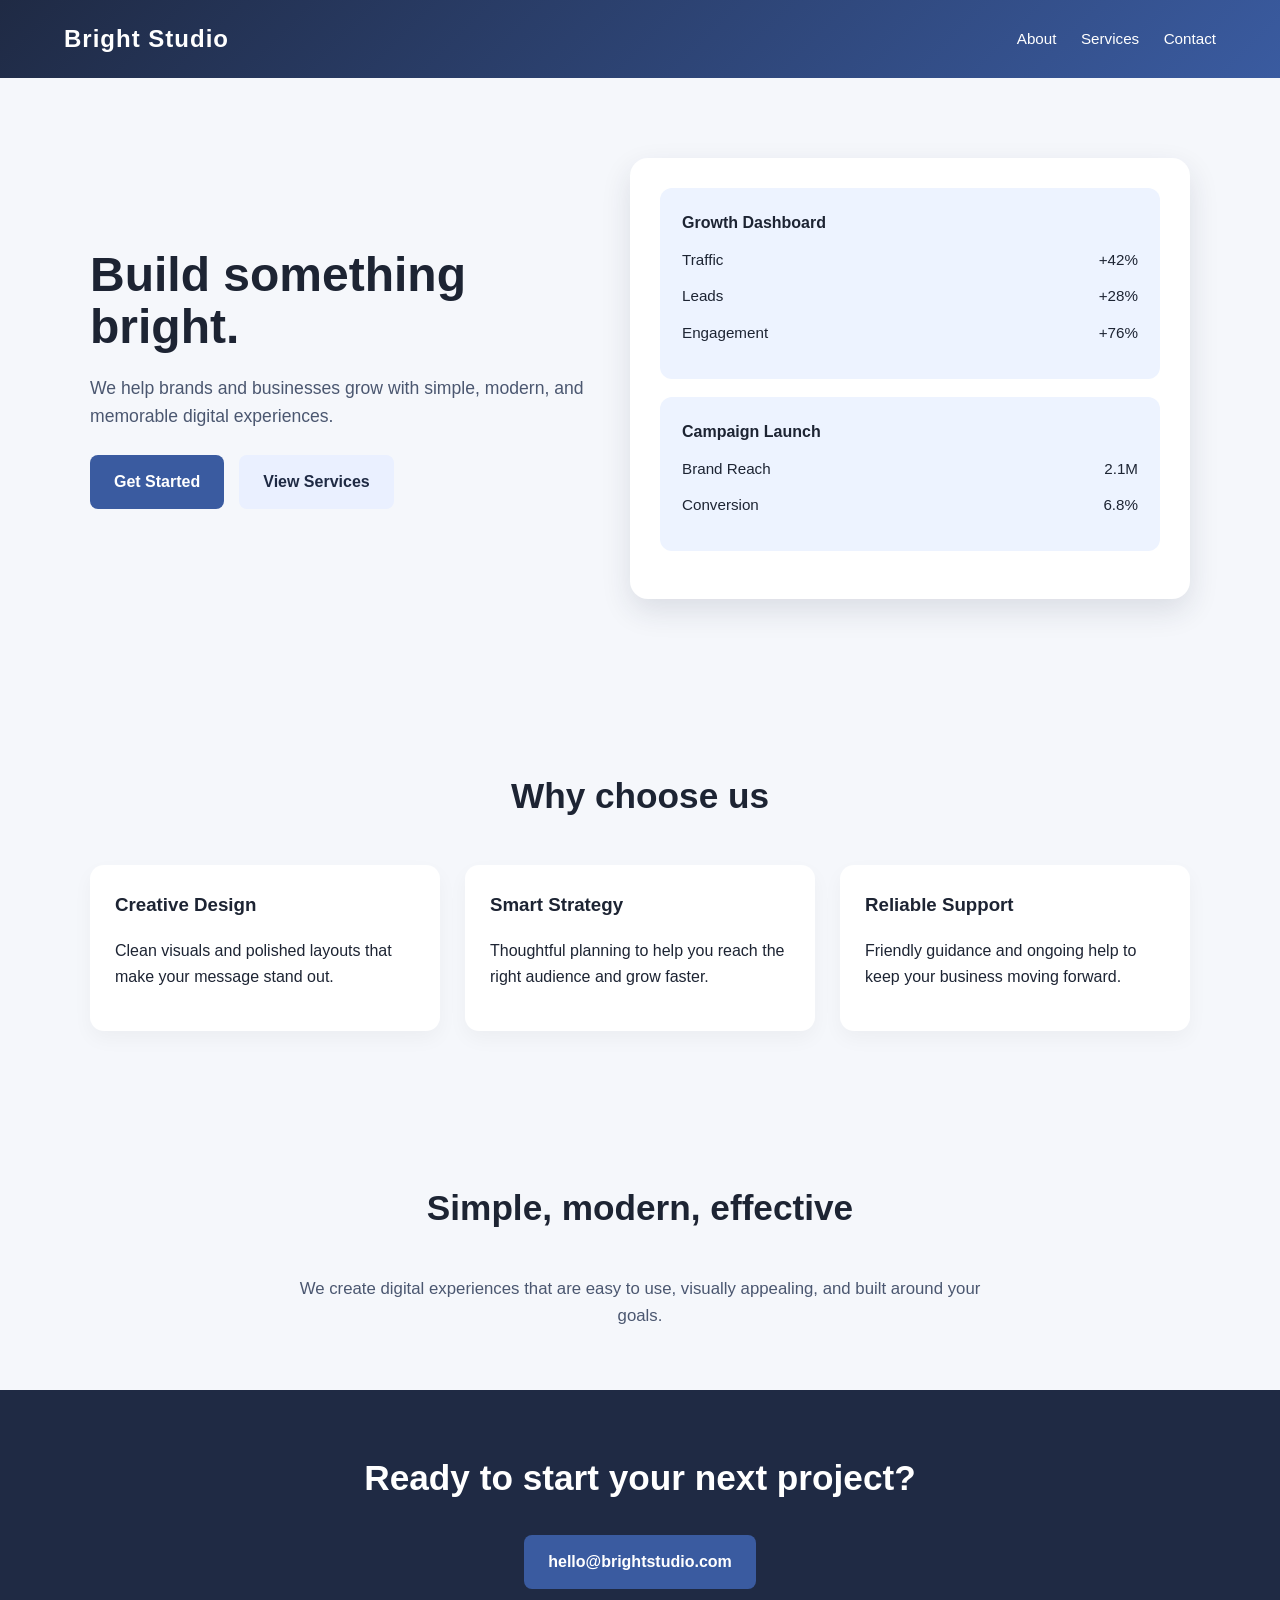
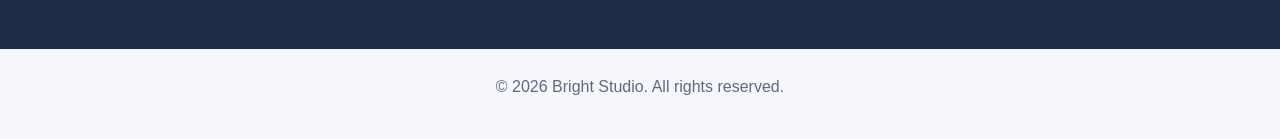
==== index.html @ e66c1b0f "html" ====
<!DOCTYPE html>
<html lang="en">
<head>
    <meta charset="UTF-8">
    <meta name="viewport" content="width=device-width, initial-scale=1.0">
    <title>Bright Studio</title>
    <style>
        body {
            margin: 0;
            font-family: Arial, sans-serif;
            background: #f5f7fb;
            color: #1d2433;
            line-height: 1.6;
        }

        header {
            background: linear-gradient(135deg, #1f2a44, #3a5ba0);
            color: white;
            padding: 20px 0;
        }

        nav {
            width: 90%;
            margin: 0 auto;
            display: flex;
            justify-content: space-between;
            align-items: center;
        }

        .logo {
            font-size: 1.5rem;
            font-weight: bold;
            letter-spacing: 1px;
        }

        .nav-links a {
            color: white;
            text-decoration: none;
            margin-left: 20px;
            font-size: 0.95rem;
        }

        .container {
            width: 90%;
            max-width: 1100px;
            margin: 0 auto;
        }

        .hero {
            display: flex;
            align-items: center;
            justify-content: space-between;
            gap: 40px;
            padding: 80px 0;
        }

        .hero-text {
            flex: 1;
        }

        .hero-text h1 {
            font-size: 3rem;
            margin: 0 0 20px;
            line-height: 1.1;
        }

        .hero-text p {
            font-size: 1.1rem;
            margin-bottom: 25px;
            color: #4b5770;
        }

        .btn-group {
            display: flex;
            gap: 15px;
            flex-wrap: wrap;
        }

        .btn {
            display: inline-block;
            padding: 14px 24px;
            border-radius: 8px;
            text-decoration: none;
            font-weight: bold;
        }

        .btn-primary {
            background: #3a5ba0;
            color: white;
        }

        .btn-secondary {
            background: #eaf0ff;
            color: #1f2a44;
        }

        .hero-card {
            flex: 1;
            background: white;
            padding: 30px;
            border-radius: 18px;
            box-shadow: 0 12px 30px rgba(31, 42, 68, 0.12);
        }

        .card-box {
            background: #edf3ff;
            border-radius: 12px;
            padding: 22px;
            margin-bottom: 18px;
        }

        .stat {
            display: flex;
            justify-content: space-between;
            margin: 12px 0;
            font-size: 0.95rem;
        }

        .section {
            padding: 60px 0;
        }

        .section h2 {
            text-align: center;
            font-size: 2.2rem;
            margin-bottom: 40px;
        }

        .features {
            display: grid;
            grid-template-columns: repeat(3, 1fr);
            gap: 25px;
        }

        .feature {
            background: white;
            border-radius: 14px;
            padding: 25px;
            box-shadow: 0 8px 20px rgba(0, 0, 0, 0.04);
        }

        .feature h3 {
            margin-top: 0;
        }

        .cta {
            background: #1f2a44;
            color: white;
            text-align: center;
            padding: 60px 20px;
        }

        .cta h2 {
            margin-top: 0;
            font-size: 2.2rem;
        }

        footer {
            text-align: center;
            padding: 25px 0 40px;
            color: #5d6983;
        }

        @media (max-width: 768px) {
            .hero, .features {
                grid-template-columns: 1fr;
                display: block;
            }

            .hero {
                padding-top: 50px;
            }

            .hero-text h1 {
                font-size: 2.3rem;
            }

            nav {
                flex-direction: column;
                gap: 12px;
            }

            .nav-links {
                display: flex;
                flex-wrap: wrap;
                justify-content: center;
            }

            .nav-links a {
                margin: 0 10px;
            }
        }
    </style>
</head>
<body>
    <header>
        <nav>
            <div class="logo">Bright Studio</div>
            <div class="nav-links">
                <a href="#about">About</a>
                <a href="#services">Services</a>
                <a href="#contact">Contact</a>
            </div>
        </nav>
    </header>

    <main>
        <section class="container hero">
            <div class="hero-text">
                <h1>Build something bright.</h1>
                <p>
                    We help brands and businesses grow with simple, modern, and memorable digital experiences.
                </p>
                <div class="btn-group">
                    <a class="btn btn-primary" href="#contact">Get Started</a>
                    <a class="btn btn-secondary" href="#services">View Services</a>
                </div>
            </div>

            <div class="hero-card">
                <div class="card-box">
                    <strong>Growth Dashboard</strong>
                    <div class="stat"><span>Traffic</span><span>+42%</span></div>
                    <div class="stat"><span>Leads</span><span>+28%</span></div>
                    <div class="stat"><span>Engagement</span><span>+76%</span></div>
                </div>
                <div class="card-box">
                    <strong>Campaign Launch</strong>
                    <div class="stat"><span>Brand Reach</span><span>2.1M</span></div>
                    <div class="stat"><span>Conversion</span><span>6.8%</span></div>
                </div>
            </div>
        </section>

        <section id="services" class="container section">
            <h2>Why choose us</h2>
            <div class="features">
                <div class="feature">
                    <h3>Creative Design</h3>
                    <p>Clean visuals and polished layouts that make your message stand out.</p>
                </div>
                <div class="feature">
                    <h3>Smart Strategy</h3>
                    <p>Thoughtful planning to help you reach the right audience and grow faster.</p>
                </div>
                <div class="feature">
                    <h3>Reliable Support</h3>
                    <p>Friendly guidance and ongoing help to keep your business moving forward.</p>
                </div>
            </div>
        </section>

        <section id="about" class="container section">
            <h2>Simple, modern, effective</h2>
            <p style="text-align: center; max-width: 700px; margin: 0 auto; font-size: 1.05rem; color: #4b5770;">
                We create digital experiences that are easy to use, visually appealing, and built around your goals.
            </p>
        </section>
    </main>

    <section id="contact" class="cta">
        <h2>Ready to start your next project?</h2>
        <a class="btn btn-primary" href="mailto:hello@brightstudio.com">hello@brightstudio.com</a>
    </section>

    <footer>
        © 2026 Bright Studio. All rights reserved.
    </footer>
</body>
</html>
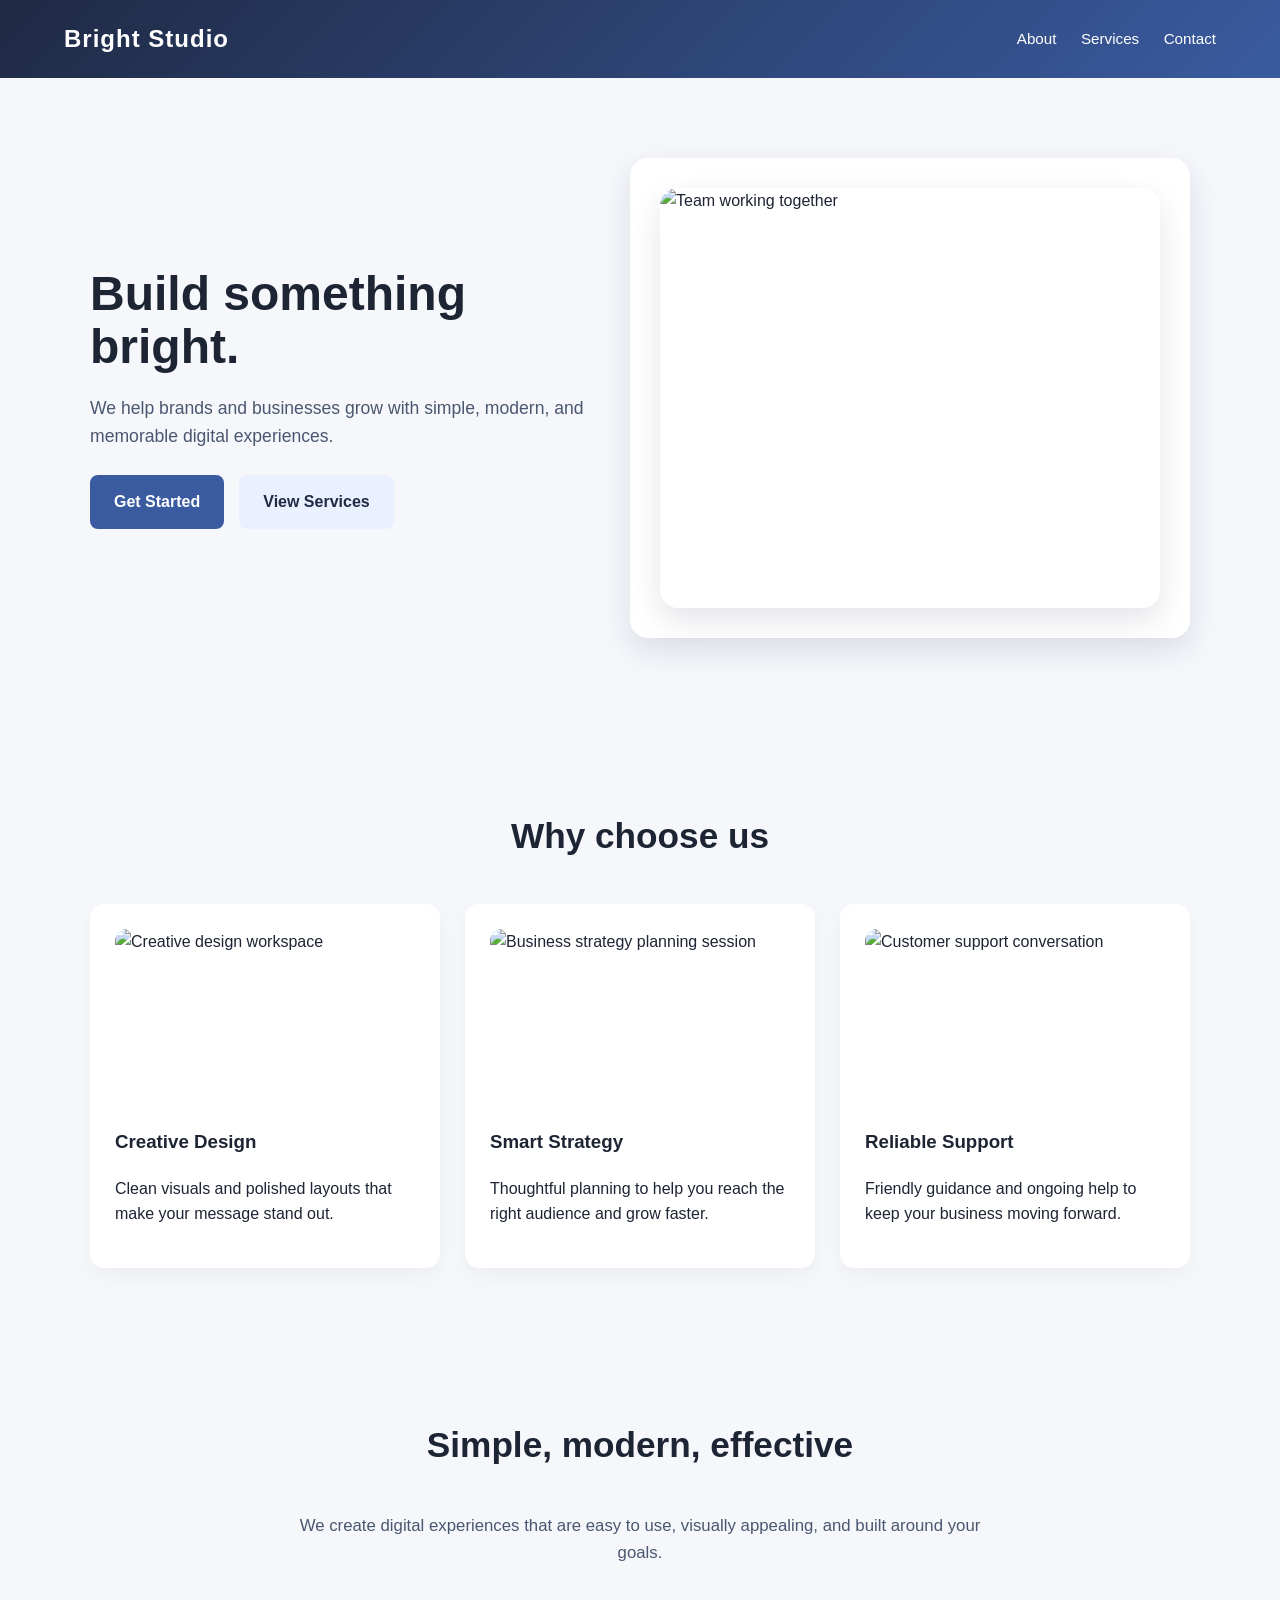
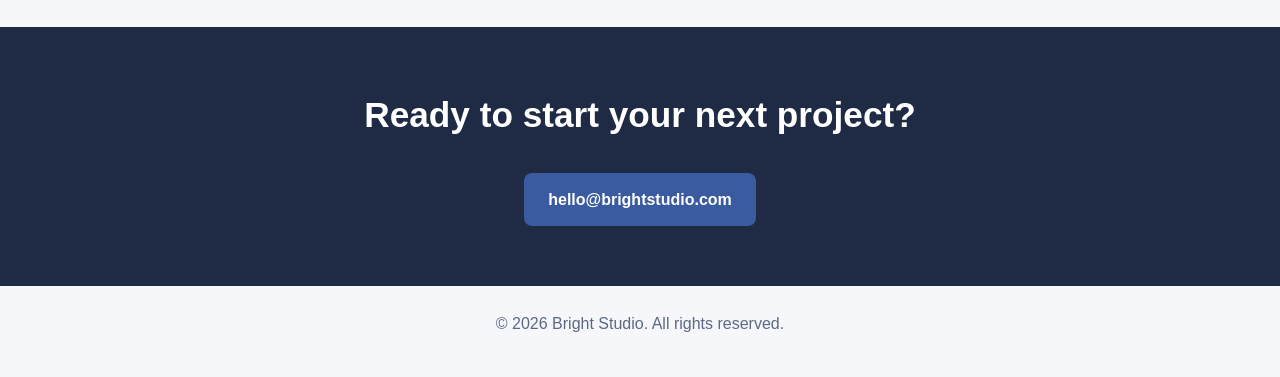
==== commit 5b8cb6cd: "images" ====
--- a/index.html
+++ b/index.html
@@ -143,6 +143,24 @@
             margin-top: 0;
         }
 
+        .feature-image {
+            width: 100%;
+            height: 180px;
+            object-fit: cover;
+            border-radius: 12px;
+            margin-bottom: 18px;
+            display: block;
+        }
+
+        .hero-image {
+            width: 100%;
+            height: 420px;
+            object-fit: cover;
+            border-radius: 18px;
+            box-shadow: 0 12px 30px rgba(31, 42, 68, 0.12);
+            display: block;
+        }
+
         .cta {
             background: #1f2a44;
             color: white;
@@ -218,17 +236,7 @@
             </div>
 
             <div class="hero-card">
-                <div class="card-box">
-                    <strong>Growth Dashboard</strong>
-                    <div class="stat"><span>Traffic</span><span>+42%</span></div>
-                    <div class="stat"><span>Leads</span><span>+28%</span></div>
-                    <div class="stat"><span>Engagement</span><span>+76%</span></div>
-                </div>
-                <div class="card-box">
-                    <strong>Campaign Launch</strong>
-                    <div class="stat"><span>Brand Reach</span><span>2.1M</span></div>
-                    <div class="stat"><span>Conversion</span><span>6.8%</span></div>
-                </div>
+                <img class="hero-image" src="https://images.unsplash.com/photo-1522202176988-66273c2fd55f?auto=format&fit=crop&w=900&q=80" alt="Team working together">
             </div>
         </section>
 
@@ -236,14 +244,17 @@
             <h2>Why choose us</h2>
             <div class="features">
                 <div class="feature">
+                    <img class="feature-image" src="https://images.unsplash.com/photo-1516321318423-f06f85e504b3?auto=format&fit=crop&w=800&q=80" alt="Creative design workspace">
                     <h3>Creative Design</h3>
                     <p>Clean visuals and polished layouts that make your message stand out.</p>
                 </div>
                 <div class="feature">
+                    <img class="feature-image" src="https://images.unsplash.com/photo-1552664730-d307ca884978?auto=format&fit=crop&w=800&q=80" alt="Business strategy planning session">
                     <h3>Smart Strategy</h3>
                     <p>Thoughtful planning to help you reach the right audience and grow faster.</p>
                 </div>
                 <div class="feature">
+                    <img class="feature-image" src="https://images.unsplash.com/photo-1522204523234-8729aa6e3d5f?auto=format&fit=crop&w=800&q=80" alt="Customer support conversation">
                     <h3>Reliable Support</h3>
                     <p>Friendly guidance and ongoing help to keep your business moving forward.</p>
                 </div>
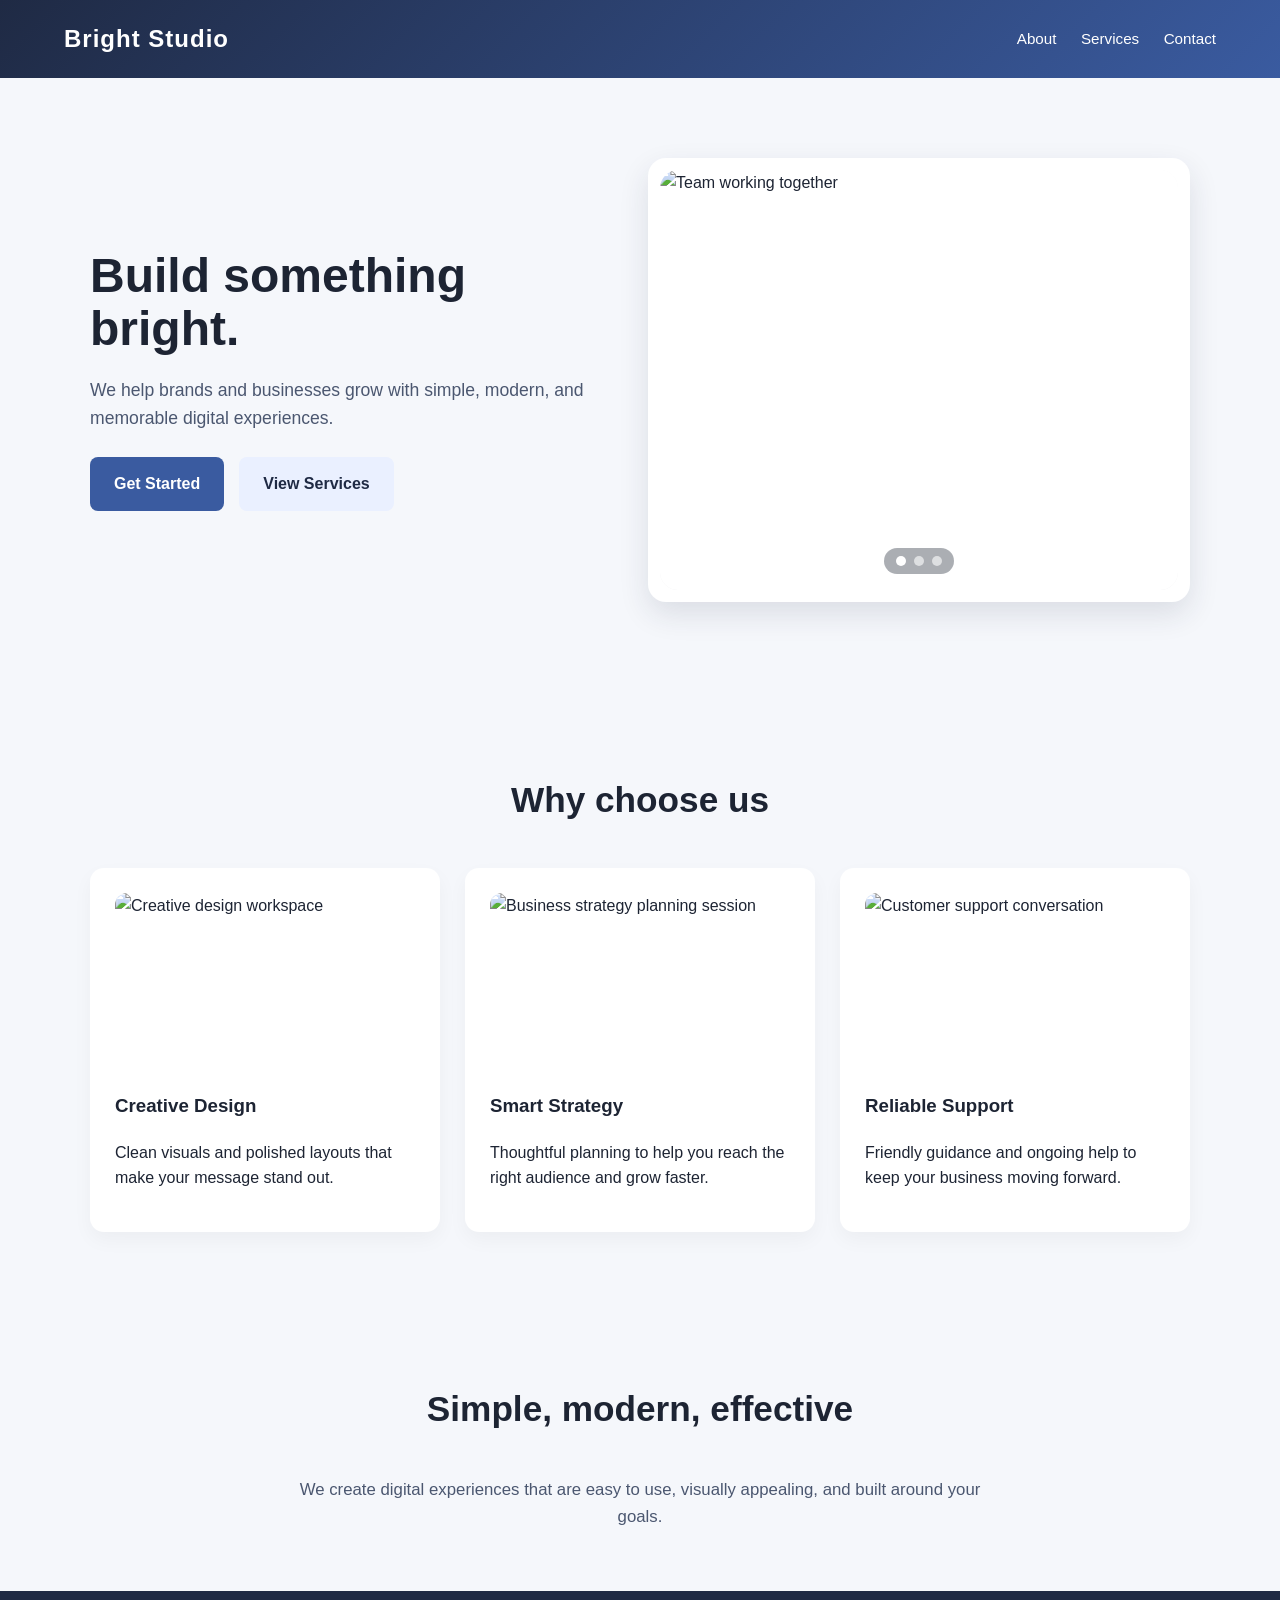
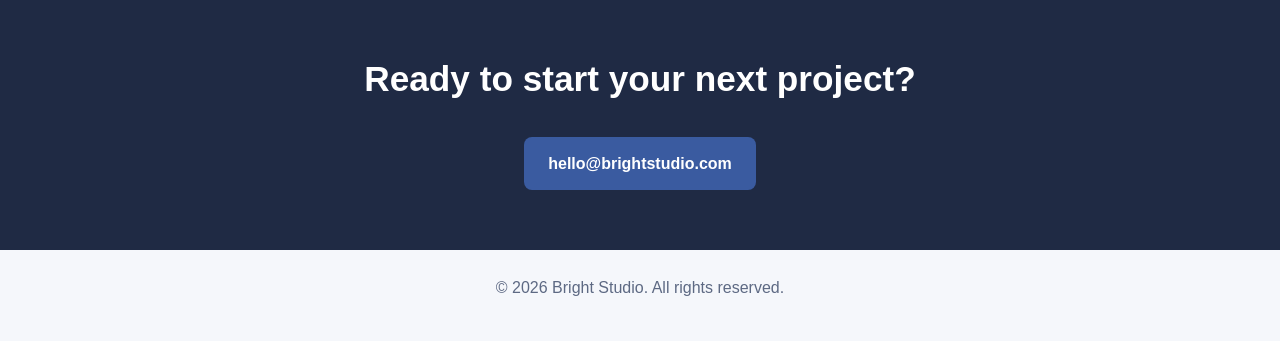
==== commit 69304776: "carousel" ====
--- a/index.html
+++ b/index.html
@@ -96,24 +96,63 @@
 
         .hero-card {
             flex: 1;
+            position: relative;
             background: white;
-            padding: 30px;
+            padding: 12px;
             border-radius: 18px;
             box-shadow: 0 12px 30px rgba(31, 42, 68, 0.12);
         }
 
-        .card-box {
-            background: #edf3ff;
-            border-radius: 12px;
-            padding: 22px;
-            margin-bottom: 18px;
-        }
-
-        .stat {
+        .hero-carousel {
+            position: relative;
+            width: 100%;
+            height: 420px;
+            overflow: hidden;
+            border-radius: 18px;
+        }
+
+        .carousel-slide {
+            position: absolute;
+            inset: 0;
+            opacity: 0;
+            transition: opacity 0.6s ease;
+        }
+
+        .carousel-slide.active {
+            opacity: 1;
+        }
+
+        .hero-image {
+            width: 100%;
+            height: 100%;
+            object-fit: cover;
+            border-radius: 18px;
+            display: block;
+        }
+
+        .carousel-dots {
+            position: absolute;
+            bottom: 16px;
+            left: 50%;
+            transform: translateX(-50%);
             display: flex;
-            justify-content: space-between;
-            margin: 12px 0;
-            font-size: 0.95rem;
+            gap: 8px;
+            background: rgba(17, 24, 39, 0.35);
+            padding: 8px 12px;
+            border-radius: 999px;
+        }
+
+        .dot {
+            width: 10px;
+            height: 10px;
+            border-radius: 50%;
+            background: rgba(255, 255, 255, 0.6);
+            cursor: pointer;
+            transition: background 0.3s ease;
+        }
+
+        .dot.active {
+            background: white;
         }
 
         .section {
@@ -236,7 +275,23 @@
             </div>
 
             <div class="hero-card">
-                <img class="hero-image" src="https://images.unsplash.com/photo-1522202176988-66273c2fd55f?auto=format&fit=crop&w=900&q=80" alt="Team working together">
+                <div class="hero-carousel" aria-label="Featured project carousel">
+                    <div class="carousel-slide active">
+                        <img class="hero-image" src="https://images.unsplash.com/photo-1522202176988-66273c2fd55f?auto=format&fit=crop&w=900&q=80" alt="Team working together">
+                    </div>
+                    <div class="carousel-slide">
+                        <img class="hero-image" src="https://images.unsplash.com/photo-1552664730-d307ca884978?auto=format&fit=crop&w=900&q=80" alt="Business planning meeting">
+                    </div>
+                    <div class="carousel-slide">
+                        <img class="hero-image" src="https://images.unsplash.com/photo-1516321318423-f06f85e504b3?auto=format&fit=crop&w=900&q=80" alt="Creative workspace and planning">
+                    </div>
+
+                    <div class="carousel-dots" aria-label="Carousel controls">
+                        <span class="dot active" data-slide="0" aria-label="Show slide 1"></span>
+                        <span class="dot" data-slide="1" aria-label="Show slide 2"></span>
+                        <span class="dot" data-slide="2" aria-label="Show slide 3"></span>
+                    </div>
+                </div>
             </div>
         </section>
 
@@ -277,5 +332,33 @@
     <footer>
         © 2026 Bright Studio. All rights reserved.
     </footer>
+
+    <script>
+        const slides = document.querySelectorAll('.carousel-slide');
+        const dots = document.querySelectorAll('.dot');
+        let currentSlide = 0;
+
+        function showSlide(index) {
+            slides.forEach((slide, i) => {
+                slide.classList.toggle('active', i === index);
+            });
+
+            dots.forEach((dot, i) => {
+                dot.classList.toggle('active', i === index);
+            });
+        }
+
+        dots.forEach((dot) => {
+            dot.addEventListener('click', () => {
+                currentSlide = Number(dot.dataset.slide);
+                showSlide(currentSlide);
+            });
+        });
+
+        setInterval(() => {
+            currentSlide = (currentSlide + 1) % slides.length;
+            showSlide(currentSlide);
+        }, 3000);
+    </script>
 </body>
 </html>
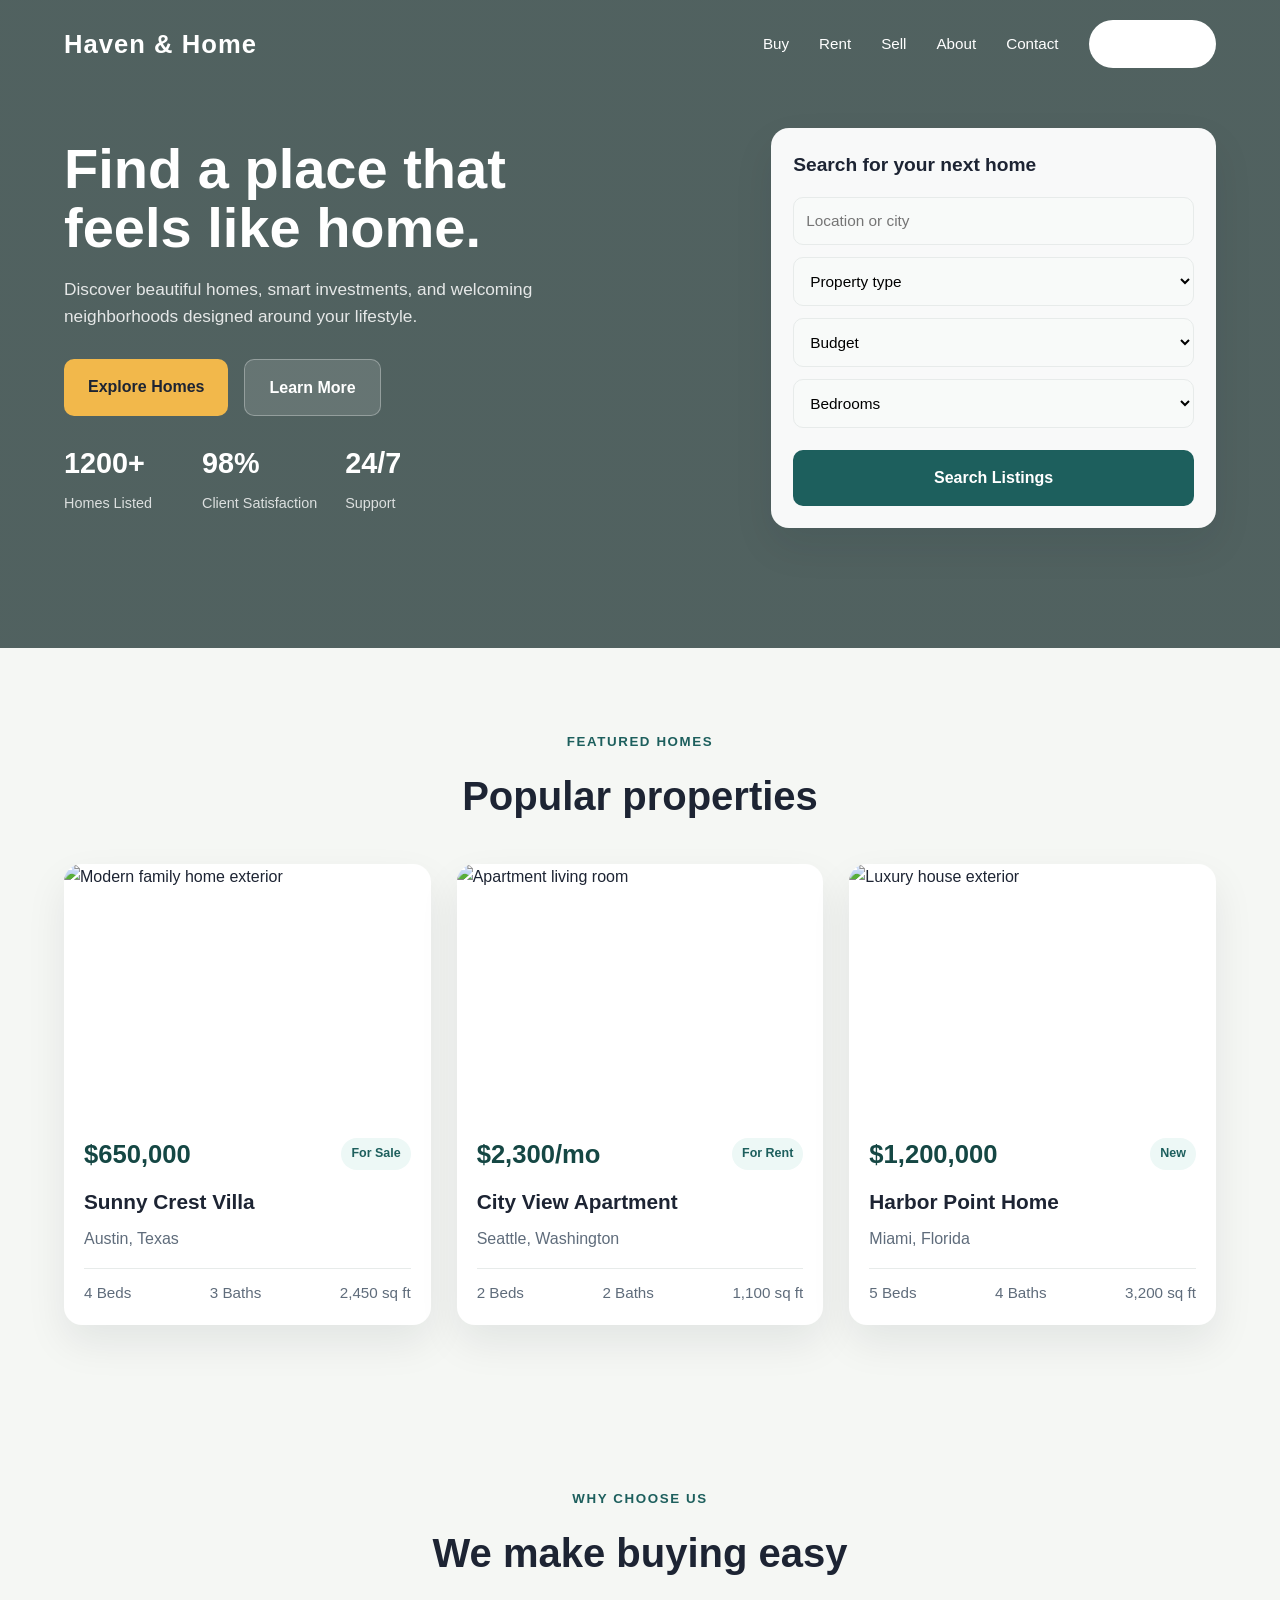
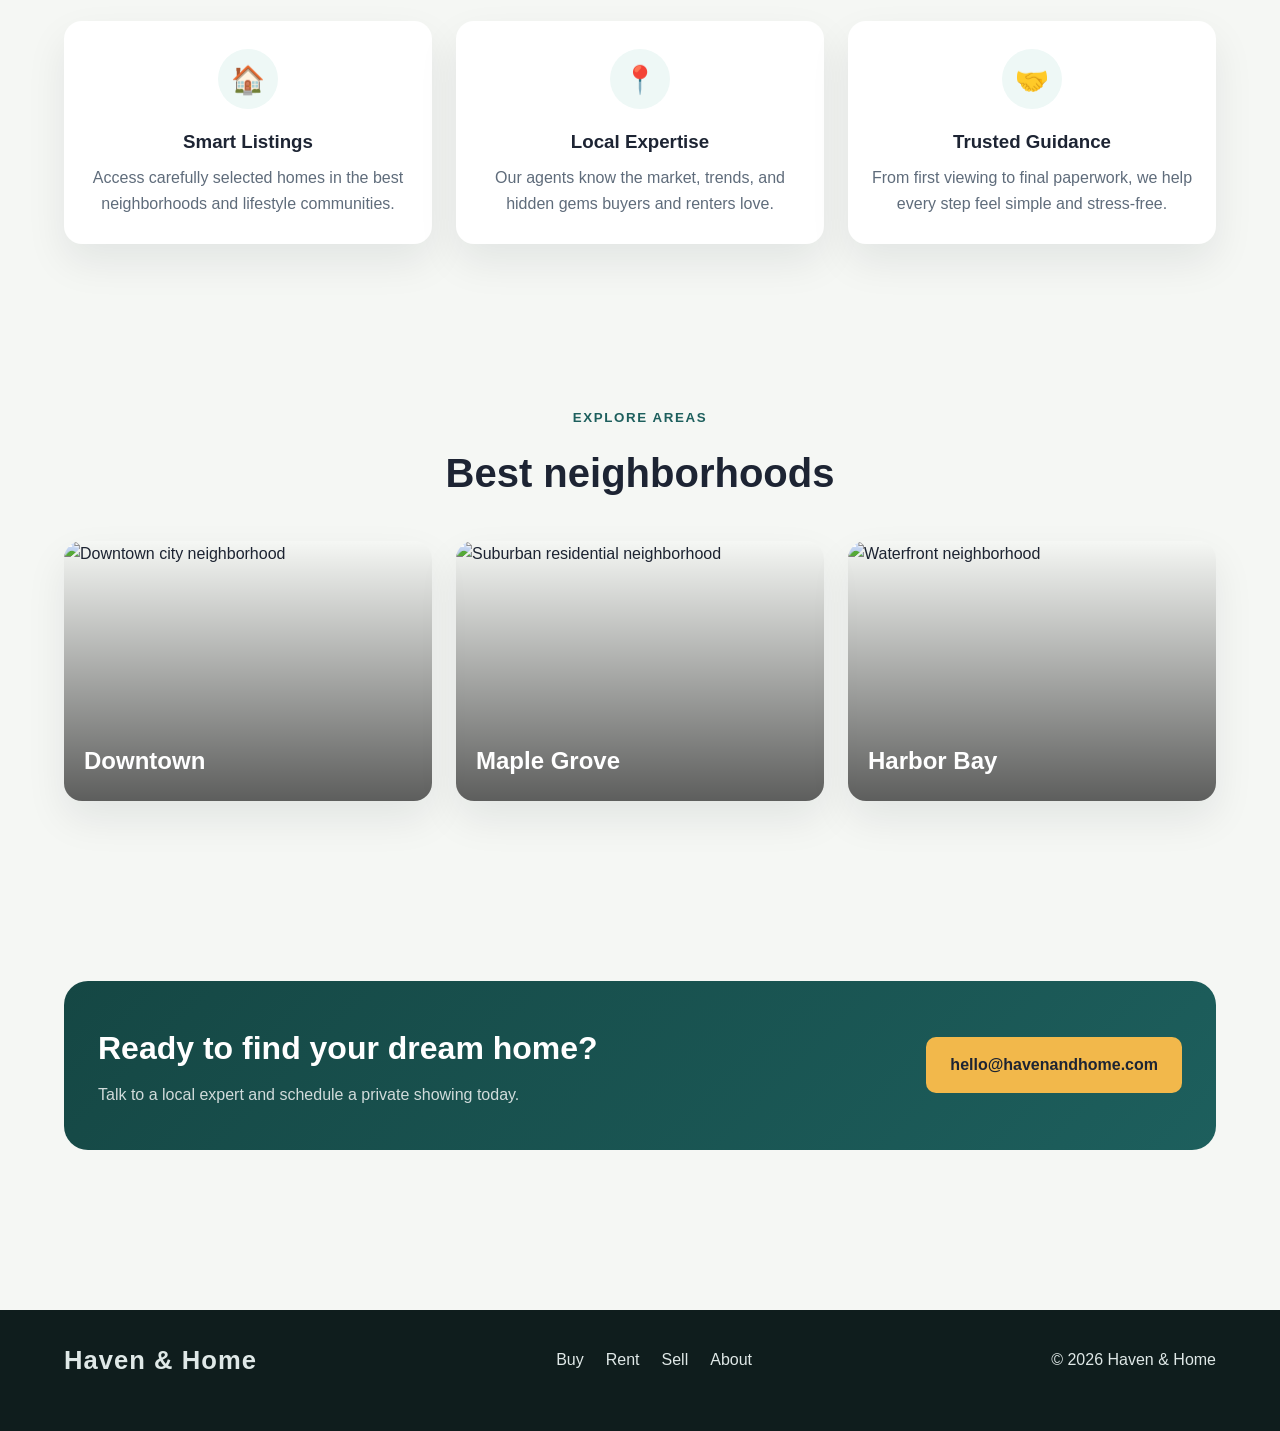
==== commit 5172aae9: "hosuing" ====
--- a/index.html
+++ b/index.html
@@ -3,248 +3,426 @@
 <head>
     <meta charset="UTF-8">
     <meta name="viewport" content="width=device-width, initial-scale=1.0">
-    <title>Bright Studio</title>
+    <title>Haven & Home | Real Estate</title>
     <style>
+        :root {
+            --primary: #1d5f5d;
+            --primary-dark: #154744;
+            --accent: #f2b84b;
+            --text: #1d2433;
+            --muted: #5f6c7b;
+            --bg: #f5f7f4;
+            --card: #ffffff;
+            --line: #e7ebea;
+            --shadow: 0 18px 40px rgba(17, 31, 32, 0.08);
+        }
+
+        * { box-sizing: border-box; }
+
         body {
             margin: 0;
             font-family: Arial, sans-serif;
-            background: #f5f7fb;
-            color: #1d2433;
+            background: var(--bg);
+            color: var(--text);
             line-height: 1.6;
         }
 
+        a { text-decoration: none; }
+
+        .container {
+            width: 90%;
+            max-width: 1180px;
+            margin: 0 auto;
+        }
+
         header {
-            background: linear-gradient(135deg, #1f2a44, #3a5ba0);
+            background: linear-gradient(rgba(11, 34, 33, 0.7), rgba(11, 34, 33, 0.7)),
+                url('https://images.unsplash.com/photo-1494526585095-c41746248156?auto=format&fit=crop&w=1600&q=80') center/cover no-repeat;
             color: white;
-            padding: 20px 0;
+            padding: 20px 0 120px;
         }
 
         nav {
-            width: 90%;
-            margin: 0 auto;
             display: flex;
             justify-content: space-between;
             align-items: center;
+            width: 90%;
+            max-width: 1180px;
+            margin: 0 auto;
         }
 
         .logo {
-            font-size: 1.5rem;
+            font-size: 1.6rem;
             font-weight: bold;
-            letter-spacing: 1px;
+            letter-spacing: 0.04em;
+        }
+
+        .nav-links {
+            display: flex;
+            gap: 30px;
+            align-items: center;
         }
 
         .nav-links a {
             color: white;
-            text-decoration: none;
-            margin-left: 20px;
             font-size: 0.95rem;
         }
 
-        .container {
+        .nav-btn {
+            background: white;
+            color: var(--primary-dark);
+            padding: 12px 20px;
+            border-radius: 999px;
+            font-weight: bold;
+        }
+
+        .hero {
             width: 90%;
-            max-width: 1100px;
-            margin: 0 auto;
-        }
-
-        .hero {
-            display: flex;
+            max-width: 1180px;
+            margin: 60px auto 0;
+            display: grid;
+            grid-template-columns: 1.2fr 0.8fr;
+            gap: 40px;
             align-items: center;
-            justify-content: space-between;
-            gap: 40px;
-            padding: 80px 0;
-        }
-
-        .hero-text {
-            flex: 1;
-        }
-
-        .hero-text h1 {
-            font-size: 3rem;
-            margin: 0 0 20px;
-            line-height: 1.1;
-        }
-
-        .hero-text p {
-            font-size: 1.1rem;
-            margin-bottom: 25px;
-            color: #4b5770;
-        }
-
-        .btn-group {
-            display: flex;
-            gap: 15px;
+        }
+
+        .hero-copy h1 {
+            font-size: 3.5rem;
+            line-height: 1.05;
+            margin: 0 0 18px;
+            max-width: 540px;
+        }
+
+        .hero-copy p {
+            font-size: 1.08rem;
+            color: rgba(255,255,255,0.85);
+            margin-bottom: 28px;
+            max-width: 560px;
+        }
+
+        .hero-actions {
+            display: flex;
+            gap: 16px;
             flex-wrap: wrap;
+            margin-bottom: 24px;
         }
 
         .btn {
             display: inline-block;
-            padding: 14px 24px;
-            border-radius: 8px;
-            text-decoration: none;
+            padding: 15px 24px;
+            border-radius: 10px;
             font-weight: bold;
+            transition: 0.2s ease;
         }
 
         .btn-primary {
-            background: #3a5ba0;
+            background: var(--accent);
+            color: #1d2433;
+        }
+
+        .btn-secondary {
+            background: rgba(255,255,255,0.12);
+            border: 1px solid rgba(255,255,255,0.3);
             color: white;
         }
 
-        .btn-secondary {
-            background: #eaf0ff;
-            color: #1f2a44;
-        }
-
-        .hero-card {
-            flex: 1;
+        .hero-stats {
+            display: flex;
+            gap: 28px;
+            flex-wrap: wrap;
+        }
+
+        .stat-box {
+            min-width: 110px;
+        }
+
+        .stat-box strong {
+            display: block;
+            font-size: 1.8rem;
+            margin-bottom: 4px;
+        }
+
+        .stat-box span {
+            color: rgba(255,255,255,0.8);
+            font-size: 0.9rem;
+        }
+
+        .search-card {
+            background: rgba(255,255,255,0.96);
+            border-radius: 18px;
+            box-shadow: var(--shadow);
+            padding: 22px;
+            color: var(--text);
+        }
+
+        .search-card h3 {
+            margin: 0 0 16px;
+            font-size: 1.2rem;
+        }
+
+        .search-grid {
+            display: grid;
+            gap: 12px;
+        }
+
+        .search-grid input,
+        .search-grid select {
+            width: 100%;
+            padding: 14px 12px;
+            border: 1px solid var(--line);
+            border-radius: 10px;
+            background: #f8faf9;
+            font-size: 0.96rem;
+        }
+
+        .search-card .btn {
+            margin-top: 10px;
+            width: 100%;
+            text-align: center;
+            background: var(--primary);
+            color: white;
+            border: none;
+        }
+
+        .section {
+            padding: 80px 0;
+        }
+
+        .section-header {
+            text-align: center;
+            margin-bottom: 36px;
+        }
+
+        .section-header small {
+            display: inline-block;
+            text-transform: uppercase;
+            letter-spacing: 0.12em;
+            color: var(--primary);
+            font-weight: bold;
+            margin-bottom: 12px;
+        }
+
+        .section-header h2 {
+            margin: 0;
+            font-size: 2.5rem;
+        }
+
+        .property-grid {
+            display: grid;
+            grid-template-columns: repeat(3, 1fr);
+            gap: 26px;
+        }
+
+        .property-card {
+            background: var(--card);
+            border-radius: 18px;
+            overflow: hidden;
+            box-shadow: var(--shadow);
+        }
+
+        .property-card img {
+            width: 100%;
+            height: 250px;
+            object-fit: cover;
+            display: block;
+        }
+
+        .property-body {
+            padding: 20px;
+        }
+
+        .property-top {
+            display: flex;
+            justify-content: space-between;
+            align-items: center;
+            gap: 10px;
+        }
+
+        .price {
+            font-size: 1.6rem;
+            font-weight: bold;
+            color: var(--primary-dark);
+        }
+
+        .tag {
+            background: #edf8f6;
+            color: var(--primary);
+            padding: 6px 10px;
+            border-radius: 999px;
+            font-size: 0.78rem;
+            font-weight: bold;
+        }
+
+        .property-name {
+            margin: 10px 0 8px;
+            font-size: 1.3rem;
+        }
+
+        .location {
+            color: var(--muted);
+            margin-bottom: 16px;
+        }
+
+        .property-meta {
+            display: flex;
+            justify-content: space-between;
+            border-top: 1px solid var(--line);
+            padding-top: 12px;
+            color: var(--muted);
+            font-size: 0.95rem;
+        }
+
+        .features-grid {
+            display: grid;
+            grid-template-columns: repeat(3, 1fr);
+            gap: 24px;
+        }
+
+        .feature-box {
+            background: white;
+            padding: 28px 22px;
+            border-radius: 18px;
+            box-shadow: var(--shadow);
+            text-align: center;
+        }
+
+        .feature-icon {
+            width: 60px;
+            height: 60px;
+            border-radius: 50%;
+            background: #eef8f6;
+            color: var(--primary);
+            display: grid;
+            place-items: center;
+            font-size: 1.7rem;
+            margin: 0 auto 18px;
+        }
+
+        .feature-box h3 {
+            margin: 0 0 8px;
+        }
+
+        .feature-box p {
+            margin: 0;
+            color: var(--muted);
+        }
+
+        .neighborhoods {
+            display: grid;
+            grid-template-columns: repeat(3, 1fr);
+            gap: 24px;
+        }
+
+        .neighborhood-card {
             position: relative;
-            background: white;
-            padding: 12px;
             border-radius: 18px;
-            box-shadow: 0 12px 30px rgba(31, 42, 68, 0.12);
-        }
-
-        .hero-carousel {
-            position: relative;
-            width: 100%;
-            height: 420px;
             overflow: hidden;
-            border-radius: 18px;
-        }
-
-        .carousel-slide {
-            position: absolute;
-            inset: 0;
-            opacity: 0;
-            transition: opacity 0.6s ease;
-        }
-
-        .carousel-slide.active {
-            opacity: 1;
-        }
-
-        .hero-image {
+            height: 260px;
+            box-shadow: var(--shadow);
+        }
+
+        .neighborhood-card img {
             width: 100%;
             height: 100%;
             object-fit: cover;
-            border-radius: 18px;
             display: block;
         }
 
-        .carousel-dots {
+        .overlay {
             position: absolute;
-            bottom: 16px;
-            left: 50%;
-            transform: translateX(-50%);
-            display: flex;
-            gap: 8px;
-            background: rgba(17, 24, 39, 0.35);
-            padding: 8px 12px;
-            border-radius: 999px;
-        }
-
-        .dot {
-            width: 10px;
-            height: 10px;
-            border-radius: 50%;
-            background: rgba(255, 255, 255, 0.6);
-            cursor: pointer;
-            transition: background 0.3s ease;
-        }
-
-        .dot.active {
-            background: white;
-        }
-
-        .section {
-            padding: 60px 0;
-        }
-
-        .section h2 {
-            text-align: center;
-            font-size: 2.2rem;
-            margin-bottom: 40px;
-        }
-
-        .features {
-            display: grid;
-            grid-template-columns: repeat(3, 1fr);
-            gap: 25px;
-        }
-
-        .feature {
-            background: white;
-            border-radius: 14px;
-            padding: 25px;
-            box-shadow: 0 8px 20px rgba(0, 0, 0, 0.04);
-        }
-
-        .feature h3 {
-            margin-top: 0;
-        }
-
-        .feature-image {
-            width: 100%;
-            height: 180px;
-            object-fit: cover;
-            border-radius: 12px;
-            margin-bottom: 18px;
-            display: block;
-        }
-
-        .hero-image {
-            width: 100%;
-            height: 420px;
-            object-fit: cover;
-            border-radius: 18px;
-            box-shadow: 0 12px 30px rgba(31, 42, 68, 0.12);
-            display: block;
-        }
-
-        .cta {
-            background: #1f2a44;
+            inset: 0;
+            background: linear-gradient(transparent, rgba(0,0,0,0.62));
+            display: flex;
+            align-items: flex-end;
+            padding: 20px;
             color: white;
-            text-align: center;
-            padding: 60px 20px;
-        }
-
-        .cta h2 {
-            margin-top: 0;
-            font-size: 2.2rem;
+        }
+
+        .overlay h3 {
+            margin: 0;
+            font-size: 1.5rem;
+        }
+
+        .cta-banner {
+            background: linear-gradient(135deg, var(--primary-dark), var(--primary));
+            color: white;
+            border-radius: 24px;
+            padding: 42px 34px;
+            display: flex;
+            justify-content: space-between;
+            align-items: center;
+            gap: 20px;
+            margin-top: 20px;
+        }
+
+        .cta-banner h3 {
+            margin: 0 0 8px;
+            font-size: 2rem;
+        }
+
+        .cta-banner p {
+            margin: 0;
+            color: rgba(255,255,255,0.8);
         }
 
         footer {
-            text-align: center;
-            padding: 25px 0 40px;
-            color: #5d6983;
-        }
-
-        @media (max-width: 768px) {
-            .hero, .features {
+            background: #0f1d1d;
+            color: #dfe8e7;
+            padding: 30px 0 50px;
+            margin-top: 80px;
+        }
+
+        .footer-wrap {
+            display: flex;
+            justify-content: space-between;
+            align-items: center;
+            gap: 20px;
+            flex-wrap: wrap;
+        }
+
+        .footer-links {
+            display: flex;
+            gap: 22px;
+            flex-wrap: wrap;
+        }
+
+        .footer-links a {
+            color: #dfe8e7;
+        }
+
+        @media (max-width: 900px) {
+            .hero,
+            .property-grid,
+            .features-grid,
+            .neighborhoods {
                 grid-template-columns: 1fr;
+            }
+
+            .hero {
                 display: block;
             }
 
-            .hero {
-                padding-top: 50px;
+            .hero-copy {
+                margin-bottom: 28px;
             }
 
-            .hero-text h1 {
-                font-size: 2.3rem;
+            .cta-banner {
+                flex-direction: column;
+                text-align: center;
             }
-
-            nav {
-                flex-direction: column;
-                gap: 12px;
+        }
+
+        @media (max-width: 640px) {
+            .nav-links {
+                display: none;
             }
 
-            .nav-links {
-                display: flex;
-                flex-wrap: wrap;
-                justify-content: center;
+            .hero-copy h1 {
+                font-size: 2.6rem;
             }
 
-            .nav-links a {
-                margin: 0 10px;
+            .section-header h2 {
+                font-size: 2rem;
             }
         }
     </style>
@@ -252,113 +430,207 @@
 <body>
     <header>
         <nav>
-            <div class="logo">Bright Studio</div>
+            <div class="logo">Haven & Home</div>
             <div class="nav-links">
+                <a href="#buy">Buy</a>
+                <a href="#rent">Rent</a>
+                <a href="#sell">Sell</a>
                 <a href="#about">About</a>
-                <a href="#services">Services</a>
                 <a href="#contact">Contact</a>
+                <a class="nav-btn" href="#contact">Book a Tour</a>
             </div>
         </nav>
+
+        <div class="hero">
+            <div class="hero-copy">
+                <h1>Find a place that feels like home.</h1>
+                <p>
+                    Discover beautiful homes, smart investments, and welcoming neighborhoods designed around your lifestyle.
+                </p>
+                <div class="hero-actions">
+                    <a href="#buy" class="btn btn-primary">Explore Homes</a>
+                    <a href="#about" class="btn btn-secondary">Learn More</a>
+                </div>
+                <div class="hero-stats">
+                    <div class="stat-box">
+                        <strong>1200+</strong>
+                        <span>Homes Listed</span>
+                    </div>
+                    <div class="stat-box">
+                        <strong>98%</strong>
+                        <span>Client Satisfaction</span>
+                    </div>
+                    <div class="stat-box">
+                        <strong>24/7</strong>
+                        <span>Support</span>
+                    </div>
+                </div>
+            </div>
+
+            <div class="search-card">
+                <h3>Search for your next home</h3>
+                <div class="search-grid">
+                    <input type="text" placeholder="Location or city">
+                    <select>
+                        <option>Property type</option>
+                        <option>Apartment</option>
+                        <option>Villa</option>
+                        <option>Townhouse</option>
+                    </select>
+                    <select>
+                        <option>Budget</option>
+                        <option>$200k - $400k</option>
+                        <option>$400k - $700k</option>
+                        <option>$700k - $1M+</option>
+                    </select>
+                    <select>
+                        <option>Bedrooms</option>
+                        <option>1+ Bedroom</option>
+                        <option>2+ Bedrooms</option>
+                        <option>3+ Bedrooms</option>
+                    </select>
+                    <a href="#buy" class="btn">Search Listings</a>
+                </div>
+            </div>
+        </div>
     </header>
 
-    <main>
-        <section class="container hero">
-            <div class="hero-text">
-                <h1>Build something bright.</h1>
-                <p>
-                    We help brands and businesses grow with simple, modern, and memorable digital experiences.
-                </p>
-                <div class="btn-group">
-                    <a class="btn btn-primary" href="#contact">Get Started</a>
-                    <a class="btn btn-secondary" href="#services">View Services</a>
-                </div>
-            </div>
-
-            <div class="hero-card">
-                <div class="hero-carousel" aria-label="Featured project carousel">
-                    <div class="carousel-slide active">
-                        <img class="hero-image" src="https://images.unsplash.com/photo-1522202176988-66273c2fd55f?auto=format&fit=crop&w=900&q=80" alt="Team working together">
-                    </div>
-                    <div class="carousel-slide">
-                        <img class="hero-image" src="https://images.unsplash.com/photo-1552664730-d307ca884978?auto=format&fit=crop&w=900&q=80" alt="Business planning meeting">
-                    </div>
-                    <div class="carousel-slide">
-                        <img class="hero-image" src="https://images.unsplash.com/photo-1516321318423-f06f85e504b3?auto=format&fit=crop&w=900&q=80" alt="Creative workspace and planning">
-                    </div>
-
-                    <div class="carousel-dots" aria-label="Carousel controls">
-                        <span class="dot active" data-slide="0" aria-label="Show slide 1"></span>
-                        <span class="dot" data-slide="1" aria-label="Show slide 2"></span>
-                        <span class="dot" data-slide="2" aria-label="Show slide 3"></span>
-                    </div>
-                </div>
+    <main class="container">
+        <section id="buy" class="section">
+            <div class="section-header">
+                <small>Featured homes</small>
+                <h2>Popular properties</h2>
+            </div>
+
+            <div class="property-grid">
+                <article class="property-card">
+                    <img src="https://images.unsplash.com/photo-1568605114967-8130f3a36994?auto=format&fit=crop&w=900&q=80" alt="Modern family home exterior">
+                    <div class="property-body">
+                        <div class="property-top">
+                            <div class="price">$650,000</div>
+                            <div class="tag">For Sale</div>
+                        </div>
+                        <h3 class="property-name">Sunny Crest Villa</h3>
+                        <div class="location">Austin, Texas</div>
+                        <div class="property-meta">
+                            <span>4 Beds</span>
+                            <span>3 Baths</span>
+                            <span>2,450 sq ft</span>
+                        </div>
+                    </div>
+                </article>
+
+                <article class="property-card">
+                    <img src="https://images.unsplash.com/photo-1502672260266-1c1ef2d93688?auto=format&fit=crop&w=900&q=80" alt="Apartment living room">
+                    <div class="property-body">
+                        <div class="property-top">
+                            <div class="price">$2,300/mo</div>
+                            <div class="tag">For Rent</div>
+                        </div>
+                        <h3 class="property-name">City View Apartment</h3>
+                        <div class="location">Seattle, Washington</div>
+                        <div class="property-meta">
+                            <span>2 Beds</span>
+                            <span>2 Baths</span>
+                            <span>1,100 sq ft</span>
+                        </div>
+                    </div>
+                </article>
+
+                <article class="property-card">
+                    <img src="https://images.unsplash.com/photo-1512917774080-9991f1c4c750?auto=format&fit=crop&w=900&q=80" alt="Luxury house exterior">
+                    <div class="property-body">
+                        <div class="property-top">
+                            <div class="price">$1,200,000</div>
+                            <div class="tag">New</div>
+                        </div>
+                        <h3 class="property-name">Harbor Point Home</h3>
+                        <div class="location">Miami, Florida</div>
+                        <div class="property-meta">
+                            <span>5 Beds</span>
+                            <span>4 Baths</span>
+                            <span>3,200 sq ft</span>
+                        </div>
+                    </div>
+                </article>
             </div>
         </section>
 
-        <section id="services" class="container section">
-            <h2>Why choose us</h2>
-            <div class="features">
-                <div class="feature">
-                    <img class="feature-image" src="https://images.unsplash.com/photo-1516321318423-f06f85e504b3?auto=format&fit=crop&w=800&q=80" alt="Creative design workspace">
-                    <h3>Creative Design</h3>
-                    <p>Clean visuals and polished layouts that make your message stand out.</p>
-                </div>
-                <div class="feature">
-                    <img class="feature-image" src="https://images.unsplash.com/photo-1552664730-d307ca884978?auto=format&fit=crop&w=800&q=80" alt="Business strategy planning session">
-                    <h3>Smart Strategy</h3>
-                    <p>Thoughtful planning to help you reach the right audience and grow faster.</p>
-                </div>
-                <div class="feature">
-                    <img class="feature-image" src="https://images.unsplash.com/photo-1522204523234-8729aa6e3d5f?auto=format&fit=crop&w=800&q=80" alt="Customer support conversation">
-                    <h3>Reliable Support</h3>
-                    <p>Friendly guidance and ongoing help to keep your business moving forward.</p>
+        <section id="about" class="section">
+            <div class="section-header">
+                <small>Why choose us</small>
+                <h2>We make buying easy</h2>
+            </div>
+
+            <div class="features-grid">
+                <div class="feature-box">
+                    <div class="feature-icon">🏠</div>
+                    <h3>Smart Listings</h3>
+                    <p>Access carefully selected homes in the best neighborhoods and lifestyle communities.</p>
+                </div>
+                <div class="feature-box">
+                    <div class="feature-icon">📍</div>
+                    <h3>Local Expertise</h3>
+                    <p>Our agents know the market, trends, and hidden gems buyers and renters love.</p>
+                </div>
+                <div class="feature-box">
+                    <div class="feature-icon">🤝</div>
+                    <h3>Trusted Guidance</h3>
+                    <p>From first viewing to final paperwork, we help every step feel simple and stress-free.</p>
                 </div>
             </div>
         </section>
 
-        <section id="about" class="container section">
-            <h2>Simple, modern, effective</h2>
-            <p style="text-align: center; max-width: 700px; margin: 0 auto; font-size: 1.05rem; color: #4b5770;">
-                We create digital experiences that are easy to use, visually appealing, and built around your goals.
-            </p>
+        <section class="section">
+            <div class="section-header">
+                <small>Explore areas</small>
+                <h2>Best neighborhoods</h2>
+            </div>
+
+            <div class="neighborhoods">
+                <div class="neighborhood-card">
+                    <img src="https://images.unsplash.com/photo-1477959858617-67f85cf4f1df?auto=format&fit=crop&w=900&q=80" alt="Downtown city neighborhood">
+                    <div class="overlay">
+                        <h3>Downtown</h3>
+                    </div>
+                </div>
+                <div class="neighborhood-card">
+                    <img src="https://images.unsplash.com/photo-1505693416388-ac5ce068fe85?auto=format&fit=crop&w=900&q=80" alt="Suburban residential neighborhood">
+                    <div class="overlay">
+                        <h3>Maple Grove</h3>
+                    </div>
+                </div>
+                <div class="neighborhood-card">
+                    <img src="https://images.unsplash.com/photo-1448630360428-65456885c650?auto=format&fit=crop&w=900&q=80" alt="Waterfront neighborhood">
+                    <div class="overlay">
+                        <h3>Harbor Bay</h3>
+                    </div>
+                </div>
+            </div>
+        </section>
+
+        <section id="contact" class="section">
+            <div class="cta-banner">
+                <div>
+                    <h3>Ready to find your dream home?</h3>
+                    <p>Talk to a local expert and schedule a private showing today.</p>
+                </div>
+                <a href="mailto:hello@havenandhome.com" class="btn btn-primary">hello@havenandhome.com</a>
+            </div>
         </section>
     </main>
 
-    <section id="contact" class="cta">
-        <h2>Ready to start your next project?</h2>
-        <a class="btn btn-primary" href="mailto:hello@brightstudio.com">hello@brightstudio.com</a>
-    </section>
-
     <footer>
-        © 2026 Bright Studio. All rights reserved.
+        <div class="container footer-wrap">
+            <div class="logo">Haven & Home</div>
+            <div class="footer-links">
+                <a href="#buy">Buy</a>
+                <a href="#rent">Rent</a>
+                <a href="#sell">Sell</a>
+                <a href="#about">About</a>
+            </div>
+            <div>© 2026 Haven & Home</div>
+        </div>
     </footer>
-
-    <script>
-        const slides = document.querySelectorAll('.carousel-slide');
-        const dots = document.querySelectorAll('.dot');
-        let currentSlide = 0;
-
-        function showSlide(index) {
-            slides.forEach((slide, i) => {
-                slide.classList.toggle('active', i === index);
-            });
-
-            dots.forEach((dot, i) => {
-                dot.classList.toggle('active', i === index);
-            });
-        }
-
-        dots.forEach((dot) => {
-            dot.addEventListener('click', () => {
-                currentSlide = Number(dot.dataset.slide);
-                showSlide(currentSlide);
-            });
-        });
-
-        setInterval(() => {
-            currentSlide = (currentSlide + 1) % slides.length;
-            showSlide(currentSlide);
-        }, 3000);
-    </script>
 </body>
-</html>+</html>
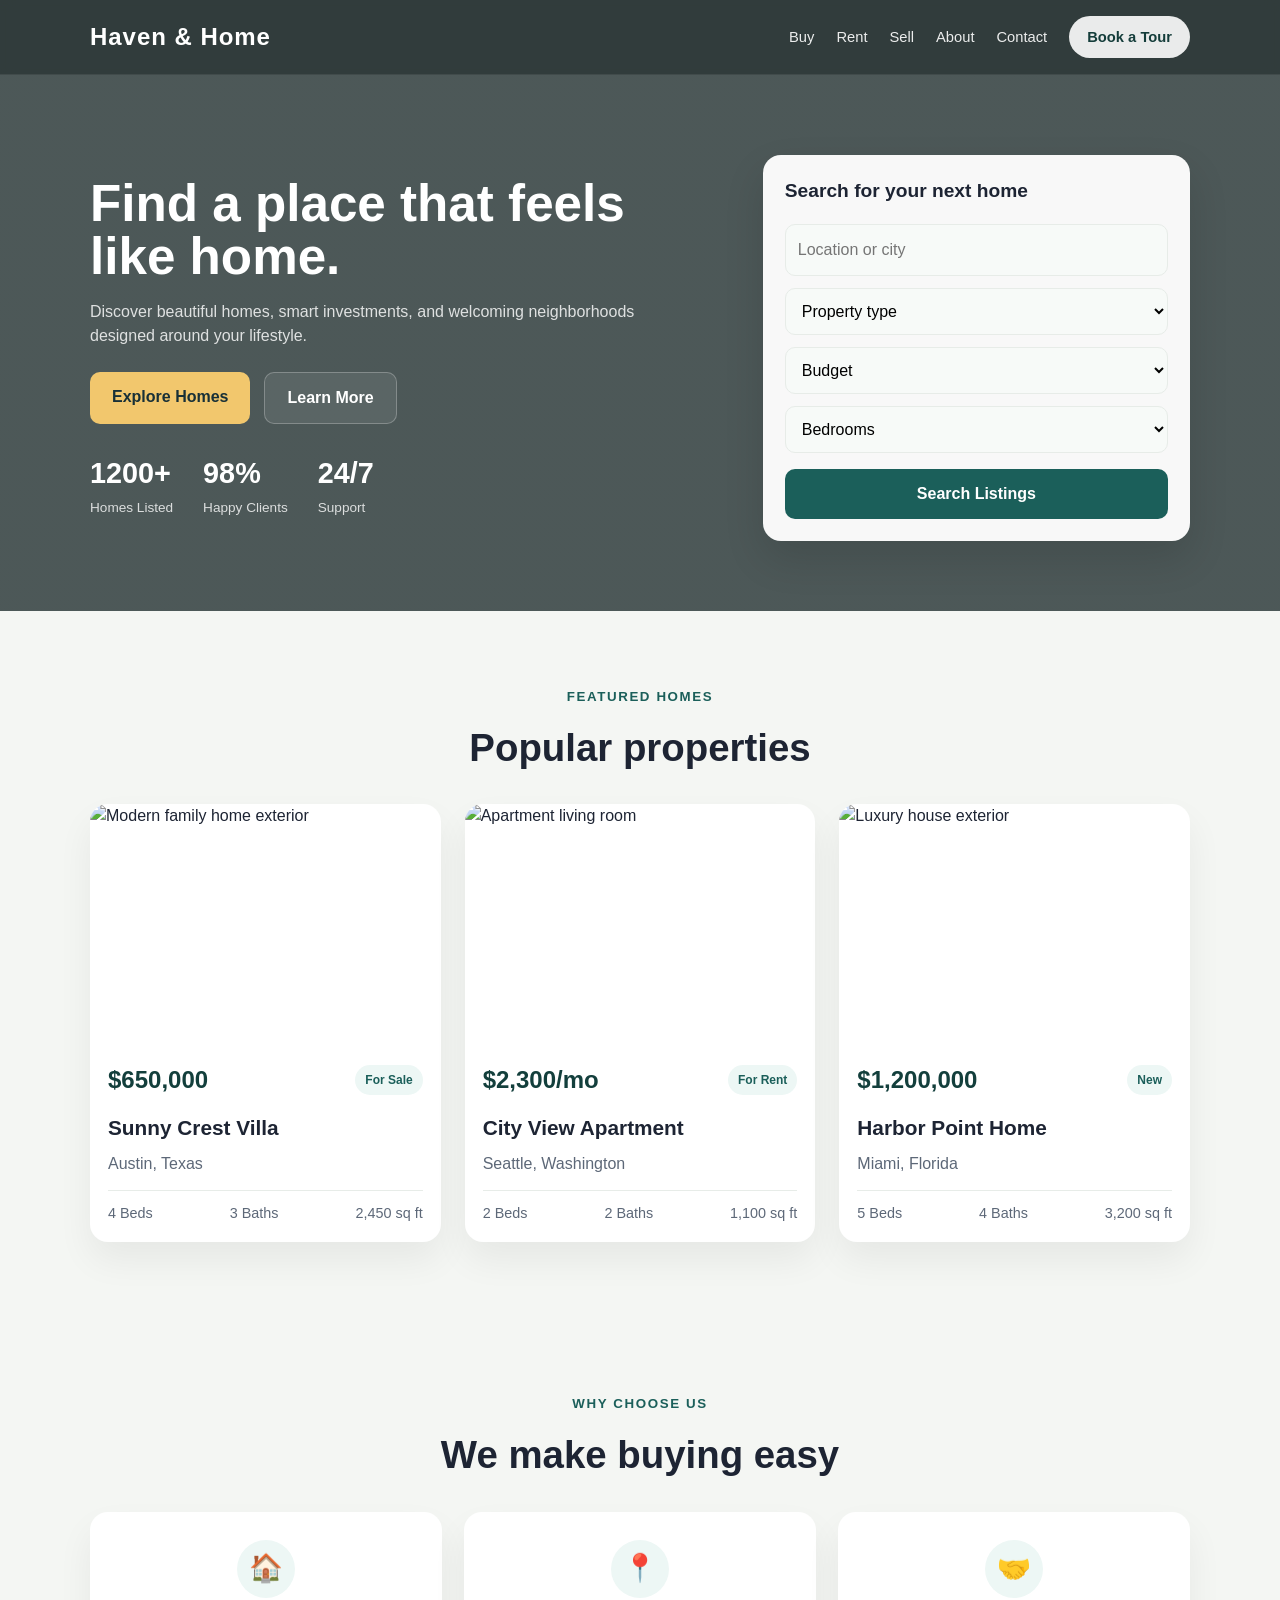
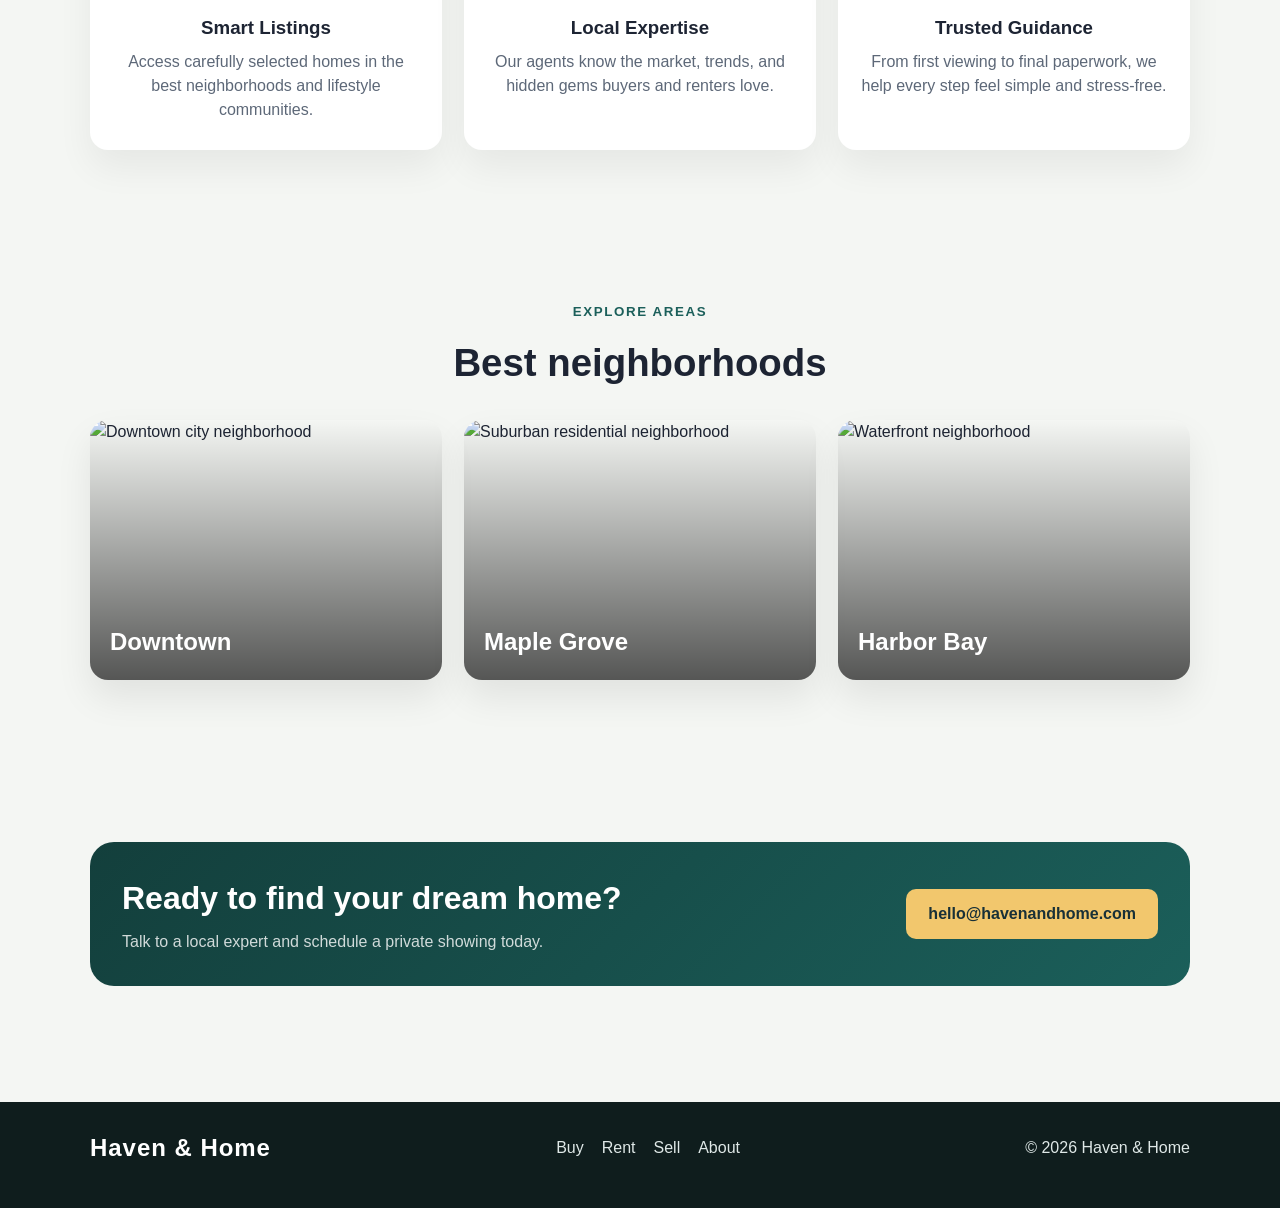
==== commit d650d520: "restured" ====
--- a/index.html
+++ b/index.html
@@ -1,636 +1,231 @@
 <!DOCTYPE html>
 <html lang="en">
 <head>
-    <meta charset="UTF-8">
-    <meta name="viewport" content="width=device-width, initial-scale=1.0">
-    <title>Haven & Home | Real Estate</title>
-    <style>
-        :root {
-            --primary: #1d5f5d;
-            --primary-dark: #154744;
-            --accent: #f2b84b;
-            --text: #1d2433;
-            --muted: #5f6c7b;
-            --bg: #f5f7f4;
-            --card: #ffffff;
-            --line: #e7ebea;
-            --shadow: 0 18px 40px rgba(17, 31, 32, 0.08);
-        }
-
-        * { box-sizing: border-box; }
-
-        body {
-            margin: 0;
-            font-family: Arial, sans-serif;
-            background: var(--bg);
-            color: var(--text);
-            line-height: 1.6;
-        }
-
-        a { text-decoration: none; }
-
-        .container {
-            width: 90%;
-            max-width: 1180px;
-            margin: 0 auto;
-        }
-
-        header {
-            background: linear-gradient(rgba(11, 34, 33, 0.7), rgba(11, 34, 33, 0.7)),
-                url('https://images.unsplash.com/photo-1494526585095-c41746248156?auto=format&fit=crop&w=1600&q=80') center/cover no-repeat;
-            color: white;
-            padding: 20px 0 120px;
-        }
-
-        nav {
-            display: flex;
-            justify-content: space-between;
-            align-items: center;
-            width: 90%;
-            max-width: 1180px;
-            margin: 0 auto;
-        }
-
-        .logo {
-            font-size: 1.6rem;
-            font-weight: bold;
-            letter-spacing: 0.04em;
-        }
-
-        .nav-links {
-            display: flex;
-            gap: 30px;
-            align-items: center;
-        }
-
-        .nav-links a {
-            color: white;
-            font-size: 0.95rem;
-        }
-
-        .nav-btn {
-            background: white;
-            color: var(--primary-dark);
-            padding: 12px 20px;
-            border-radius: 999px;
-            font-weight: bold;
-        }
-
-        .hero {
-            width: 90%;
-            max-width: 1180px;
-            margin: 60px auto 0;
-            display: grid;
-            grid-template-columns: 1.2fr 0.8fr;
-            gap: 40px;
-            align-items: center;
-        }
-
-        .hero-copy h1 {
-            font-size: 3.5rem;
-            line-height: 1.05;
-            margin: 0 0 18px;
-            max-width: 540px;
-        }
-
-        .hero-copy p {
-            font-size: 1.08rem;
-            color: rgba(255,255,255,0.85);
-            margin-bottom: 28px;
-            max-width: 560px;
-        }
-
-        .hero-actions {
-            display: flex;
-            gap: 16px;
-            flex-wrap: wrap;
-            margin-bottom: 24px;
-        }
-
-        .btn {
-            display: inline-block;
-            padding: 15px 24px;
-            border-radius: 10px;
-            font-weight: bold;
-            transition: 0.2s ease;
-        }
-
-        .btn-primary {
-            background: var(--accent);
-            color: #1d2433;
-        }
-
-        .btn-secondary {
-            background: rgba(255,255,255,0.12);
-            border: 1px solid rgba(255,255,255,0.3);
-            color: white;
-        }
-
-        .hero-stats {
-            display: flex;
-            gap: 28px;
-            flex-wrap: wrap;
-        }
-
-        .stat-box {
-            min-width: 110px;
-        }
-
-        .stat-box strong {
-            display: block;
-            font-size: 1.8rem;
-            margin-bottom: 4px;
-        }
-
-        .stat-box span {
-            color: rgba(255,255,255,0.8);
-            font-size: 0.9rem;
-        }
-
-        .search-card {
-            background: rgba(255,255,255,0.96);
-            border-radius: 18px;
-            box-shadow: var(--shadow);
-            padding: 22px;
-            color: var(--text);
-        }
-
-        .search-card h3 {
-            margin: 0 0 16px;
-            font-size: 1.2rem;
-        }
-
-        .search-grid {
-            display: grid;
-            gap: 12px;
-        }
-
-        .search-grid input,
-        .search-grid select {
-            width: 100%;
-            padding: 14px 12px;
-            border: 1px solid var(--line);
-            border-radius: 10px;
-            background: #f8faf9;
-            font-size: 0.96rem;
-        }
-
-        .search-card .btn {
-            margin-top: 10px;
-            width: 100%;
-            text-align: center;
-            background: var(--primary);
-            color: white;
-            border: none;
-        }
-
-        .section {
-            padding: 80px 0;
-        }
-
-        .section-header {
-            text-align: center;
-            margin-bottom: 36px;
-        }
-
-        .section-header small {
-            display: inline-block;
-            text-transform: uppercase;
-            letter-spacing: 0.12em;
-            color: var(--primary);
-            font-weight: bold;
-            margin-bottom: 12px;
-        }
-
-        .section-header h2 {
-            margin: 0;
-            font-size: 2.5rem;
-        }
-
-        .property-grid {
-            display: grid;
-            grid-template-columns: repeat(3, 1fr);
-            gap: 26px;
-        }
-
-        .property-card {
-            background: var(--card);
-            border-radius: 18px;
-            overflow: hidden;
-            box-shadow: var(--shadow);
-        }
-
-        .property-card img {
-            width: 100%;
-            height: 250px;
-            object-fit: cover;
-            display: block;
-        }
-
-        .property-body {
-            padding: 20px;
-        }
-
-        .property-top {
-            display: flex;
-            justify-content: space-between;
-            align-items: center;
-            gap: 10px;
-        }
-
-        .price {
-            font-size: 1.6rem;
-            font-weight: bold;
-            color: var(--primary-dark);
-        }
-
-        .tag {
-            background: #edf8f6;
-            color: var(--primary);
-            padding: 6px 10px;
-            border-radius: 999px;
-            font-size: 0.78rem;
-            font-weight: bold;
-        }
-
-        .property-name {
-            margin: 10px 0 8px;
-            font-size: 1.3rem;
-        }
-
-        .location {
-            color: var(--muted);
-            margin-bottom: 16px;
-        }
-
-        .property-meta {
-            display: flex;
-            justify-content: space-between;
-            border-top: 1px solid var(--line);
-            padding-top: 12px;
-            color: var(--muted);
-            font-size: 0.95rem;
-        }
-
-        .features-grid {
-            display: grid;
-            grid-template-columns: repeat(3, 1fr);
-            gap: 24px;
-        }
-
-        .feature-box {
-            background: white;
-            padding: 28px 22px;
-            border-radius: 18px;
-            box-shadow: var(--shadow);
-            text-align: center;
-        }
-
-        .feature-icon {
-            width: 60px;
-            height: 60px;
-            border-radius: 50%;
-            background: #eef8f6;
-            color: var(--primary);
-            display: grid;
-            place-items: center;
-            font-size: 1.7rem;
-            margin: 0 auto 18px;
-        }
-
-        .feature-box h3 {
-            margin: 0 0 8px;
-        }
-
-        .feature-box p {
-            margin: 0;
-            color: var(--muted);
-        }
-
-        .neighborhoods {
-            display: grid;
-            grid-template-columns: repeat(3, 1fr);
-            gap: 24px;
-        }
-
-        .neighborhood-card {
-            position: relative;
-            border-radius: 18px;
-            overflow: hidden;
-            height: 260px;
-            box-shadow: var(--shadow);
-        }
-
-        .neighborhood-card img {
-            width: 100%;
-            height: 100%;
-            object-fit: cover;
-            display: block;
-        }
-
-        .overlay {
-            position: absolute;
-            inset: 0;
-            background: linear-gradient(transparent, rgba(0,0,0,0.62));
-            display: flex;
-            align-items: flex-end;
-            padding: 20px;
-            color: white;
-        }
-
-        .overlay h3 {
-            margin: 0;
-            font-size: 1.5rem;
-        }
-
-        .cta-banner {
-            background: linear-gradient(135deg, var(--primary-dark), var(--primary));
-            color: white;
-            border-radius: 24px;
-            padding: 42px 34px;
-            display: flex;
-            justify-content: space-between;
-            align-items: center;
-            gap: 20px;
-            margin-top: 20px;
-        }
-
-        .cta-banner h3 {
-            margin: 0 0 8px;
-            font-size: 2rem;
-        }
-
-        .cta-banner p {
-            margin: 0;
-            color: rgba(255,255,255,0.8);
-        }
-
-        footer {
-            background: #0f1d1d;
-            color: #dfe8e7;
-            padding: 30px 0 50px;
-            margin-top: 80px;
-        }
-
-        .footer-wrap {
-            display: flex;
-            justify-content: space-between;
-            align-items: center;
-            gap: 20px;
-            flex-wrap: wrap;
-        }
-
-        .footer-links {
-            display: flex;
-            gap: 22px;
-            flex-wrap: wrap;
-        }
-
-        .footer-links a {
-            color: #dfe8e7;
-        }
-
-        @media (max-width: 900px) {
-            .hero,
-            .property-grid,
-            .features-grid,
-            .neighborhoods {
-                grid-template-columns: 1fr;
-            }
-
-            .hero {
-                display: block;
-            }
-
-            .hero-copy {
-                margin-bottom: 28px;
-            }
-
-            .cta-banner {
-                flex-direction: column;
-                text-align: center;
-            }
-        }
-
-        @media (max-width: 640px) {
-            .nav-links {
-                display: none;
-            }
-
-            .hero-copy h1 {
-                font-size: 2.6rem;
-            }
-
-            .section-header h2 {
-                font-size: 2rem;
-            }
-        }
-    </style>
+  <meta charset="UTF-8" />
+  <meta name="viewport" content="width=device-width, initial-scale=1.0" />
+  <title>Haven & Home</title>
+  <style>
+    :root {
+      --bg: #f4f6f3;
+      --card: #fff;
+      --text: #1d2433;
+      --muted: #5d6878;
+      --primary: #1b5f5a;
+      --primary-dark: #133f3c;
+      --accent: #f2c76d;
+      --line: #e7ece8;
+    }
+    *{box-sizing:border-box}
+    html{scroll-behavior:smooth}
+    body{margin:0;font-family:Arial,sans-serif;background:var(--bg);color:var(--text);line-height:1.5}
+    a{text-decoration:none;color:inherit}
+    img{display:block;max-width:100%}
+    .wrap{width:min(1100px,92%);margin:0 auto}
+    nav{position:sticky;top:0;z-index:10;background:rgba(15,28,28,.85);backdrop-filter:blur(8px);border-bottom:1px solid rgba(255,255,255,.08)}
+    .nav{display:flex;align-items:center;justify-content:space-between;width:min(1100px,92%);margin:0 auto;padding:16px 0}
+    .logo{font-size:1.5rem;font-weight:700;letter-spacing:.04em;color:#fff}
+    .nav-links{display:flex;align-items:center;gap:22px;color:#fff}
+    .nav-links a{font-size:.92rem;opacity:.9}
+    .nav-btn{background:#fff;color:var(--primary-dark);padding:10px 18px;border-radius:999px;font-weight:700}
+    header{background:linear-gradient(rgba(12,27,28,.72),rgba(12,27,28,.72)),url('https://images.unsplash.com/photo-1494526585095-c41746248156?auto=format&fit=crop&w=1600&q=80') center/cover no-repeat;padding:20px 0 70px}
+    .hero{display:grid;grid-template-columns:1.2fr .8fr;gap:32px;align-items:center;padding:60px 0 0}
+    h1{font-size:3.2rem;line-height:1.05;margin:0 0 16px;color:#fff;max-width:560px}
+    .hero p{color:rgba(255,255,255,.82);margin:0 0 24px;max-width:560px}
+    .hero-actions{display:flex;gap:14px;flex-wrap:wrap;margin-bottom:28px}
+    .btn{display:inline-block;padding:13px 22px;border-radius:10px;font-weight:700}
+    .btn.primary{background:var(--accent);color:#183037}
+    .btn.light{background:rgba(255,255,255,.08);color:#fff;border:1px solid rgba(255,255,255,.25)}
+    .stats{display:flex;gap:30px;flex-wrap:wrap;color:#fff}
+    .stats strong{display:block;font-size:1.8rem}
+    .stats span{opacity:.8;font-size:.85rem}
+    .search{background:rgba(255,255,255,.96);padding:22px;border-radius:18px;box-shadow:0 18px 40px rgba(0,0,0,.12)}
+    .search h3{margin:0 0 18px;font-size:1.2rem}
+    .search-grid{display:grid;gap:12px}
+    .search-grid input,.search-grid select{width:100%;padding:13px 12px;border:1px solid var(--line);border-radius:10px;background:#f7faf8;font:inherit}
+    .search-grid .btn{margin-top:4px;width:100%;text-align:center;background:var(--primary);color:#fff;border:none}
+    section{padding:76px 0}
+    .title{text-align:center;margin-bottom:28px}
+    .title small{display:block;letter-spacing:.12em;text-transform:uppercase;color:var(--primary);font-weight:700;margin-bottom:12px}
+    .title h2{margin:0;font-size:2.4rem}
+    .cards{display:grid;grid-template-columns:repeat(3,1fr);gap:24px}
+    .card{background:var(--card);border-radius:18px;overflow:hidden;box-shadow:0 18px 36px rgba(0,0,0,.06)}
+    .card img{height:240px;width:100%;object-fit:cover}
+    .card-body{padding:18px}
+    .row{display:flex;justify-content:space-between;align-items:center;gap:10px}
+    .price{font-size:1.5rem;font-weight:700;color:var(--primary-dark)}
+    .tag{background:#edf7f5;color:var(--primary);padding:6px 10px;border-radius:999px;font-size:.75rem;font-weight:700}
+    .card h3{margin:14px 0 8px;font-size:1.3rem}
+    .loc{color:var(--muted);margin-bottom:14px}
+    .meta{display:flex;justify-content:space-between;border-top:1px solid var(--line);padding-top:12px;color:var(--muted);font-size:.9rem}
+    .features{display:grid;grid-template-columns:repeat(3,1fr);gap:22px}
+    .feature{background:#fff;padding:28px 22px;border-radius:18px;text-align:center;box-shadow:0 18px 36px rgba(0,0,0,.06)}
+    .icon{width:58px;height:58px;border-radius:50%;background:#edf7f5;color:var(--primary);display:grid;place-items:center;margin:0 auto 16px;font-size:1.7rem}
+    .feature h3{margin:0 0 8px}
+    .feature p{margin:0;color:var(--muted)}
+    .neighborhoods{display:grid;grid-template-columns:repeat(3,1fr);gap:22px}
+    .hood{position:relative;border-radius:18px;overflow:hidden;height:260px;box-shadow:0 18px 36px rgba(0,0,0,.08)}
+    .hood img{width:100%;height:100%;object-fit:cover}
+    .hood .label{position:absolute;inset:0;background:linear-gradient(transparent,rgba(0,0,0,.65));display:flex;align-items:flex-end;padding:20px;color:#fff;font-size:1.5rem;font-weight:700}
+    .banner{background:linear-gradient(135deg,var(--primary-dark),var(--primary));color:#fff;border-radius:24px;padding:32px;display:flex;justify-content:space-between;align-items:center;gap:18px;margin-top:10px}
+    .banner h3{margin:0 0 8px;font-size:2rem}
+    .banner p{margin:0;color:rgba(255,255,255,.8)}
+    footer{background:#0f1d1d;color:#dfe8e7;padding:28px 0 42px;margin-top:40px}
+    .foot{display:flex;justify-content:space-between;align-items:center;gap:16px;flex-wrap:wrap}
+    .foot-links{display:flex;gap:18px;flex-wrap:wrap}
+    @media (max-width:900px){.hero,.cards,.features,.neighborhoods{grid-template-columns:1fr}.hero{display:block}.hero-copy{margin-bottom:30px}.banner{flex-direction:column;align-items:flex-start}}@media (max-width:640px){.nav-links{display:none}.h1 h1{font-size:2.7rem}.title h2{font-size:2rem}}
+  </style>
 </head>
 <body>
-    <header>
-        <nav>
-            <div class="logo">Haven & Home</div>
-            <div class="nav-links">
-                <a href="#buy">Buy</a>
-                <a href="#rent">Rent</a>
-                <a href="#sell">Sell</a>
-                <a href="#about">About</a>
-                <a href="#contact">Contact</a>
-                <a class="nav-btn" href="#contact">Book a Tour</a>
+  <nav>
+    <div class="nav">
+      <div class="logo">Haven & Home</div>
+      <div class="nav-links">
+        <a href="#buy">Buy</a>
+        <a href="#rent">Rent</a>
+        <a href="#sell">Sell</a>
+        <a href="#about">About</a>
+        <a href="#contact">Contact</a>
+        <a class="nav-btn" href="#contact">Book a Tour</a>
+      </div>
+    </div>
+  </nav>
+
+  <header>
+    <div class="wrap hero">
+      <div class="hero-copy">
+        <h1>Find a place that feels like home.</h1>
+        <p>Discover beautiful homes, smart investments, and welcoming neighborhoods designed around your lifestyle.</p>
+        <div class="hero-actions">
+          <a class="btn primary" href="#buy">Explore Homes</a>
+          <a class="btn light" href="#about">Learn More</a>
+        </div>
+        <div class="stats">
+          <div><strong>1200+</strong><span>Homes Listed</span></div>
+          <div><strong>98%</strong><span>Happy Clients</span></div>
+          <div><strong>24/7</strong><span>Support</span></div>
+        </div>
+      </div>
+
+      <div class="search">
+        <h3>Search for your next home</h3>
+        <div class="search-grid">
+          <input type="text" placeholder="Location or city" />
+          <select><option>Property type</option><option>Apartment</option><option>Villa</option><option>Townhouse</option></select>
+          <select><option>Budget</option><option>$200k - $400k</option><option>$400k - $700k</option><option>$700k - $1M+</option></select>
+          <select><option>Bedrooms</option><option>1+ Bedroom</option><option>2+ Bedrooms</option><option>3+ Bedrooms</option></select>
+          <a class="btn primary" href="#buy">Search Listings</a>
+        </div>
+      </div>
+    </div>
+  </header>
+
+  <main class="wrap">
+    <section id="buy">
+      <div class="title">
+        <small>Featured homes</small>
+        <h2>Popular properties</h2>
+      </div>
+      <div class="cards">
+        <article class="card">
+          <img src="https://images.unsplash.com/photo-1568605114967-8130f3a36994?auto=format&fit=crop&w=900&q=80" alt="Modern family home exterior">
+          <div class="card-body">
+            <div class="row">
+              <div class="price">$650,000</div>
+              <div class="tag">For Sale</div>
             </div>
-        </nav>
-
-        <div class="hero">
-            <div class="hero-copy">
-                <h1>Find a place that feels like home.</h1>
-                <p>
-                    Discover beautiful homes, smart investments, and welcoming neighborhoods designed around your lifestyle.
-                </p>
-                <div class="hero-actions">
-                    <a href="#buy" class="btn btn-primary">Explore Homes</a>
-                    <a href="#about" class="btn btn-secondary">Learn More</a>
-                </div>
-                <div class="hero-stats">
-                    <div class="stat-box">
-                        <strong>1200+</strong>
-                        <span>Homes Listed</span>
-                    </div>
-                    <div class="stat-box">
-                        <strong>98%</strong>
-                        <span>Client Satisfaction</span>
-                    </div>
-                    <div class="stat-box">
-                        <strong>24/7</strong>
-                        <span>Support</span>
-                    </div>
-                </div>
+            <h3>Sunny Crest Villa</h3>
+            <div class="loc">Austin, Texas</div>
+            <div class="meta"><span>4 Beds</span><span>3 Baths</span><span>2,450 sq ft</span></div>
+          </div>
+        </article>
+
+        <article class="card">
+          <img src="https://images.unsplash.com/photo-1502672260266-1c1ef2d93688?auto=format&fit=crop&w=900&q=80" alt="Apartment living room">
+          <div class="card-body">
+            <div class="row">
+              <div class="price">$2,300/mo</div>
+              <div class="tag">For Rent</div>
             </div>
-
-            <div class="search-card">
-                <h3>Search for your next home</h3>
-                <div class="search-grid">
-                    <input type="text" placeholder="Location or city">
-                    <select>
-                        <option>Property type</option>
-                        <option>Apartment</option>
-                        <option>Villa</option>
-                        <option>Townhouse</option>
-                    </select>
-                    <select>
-                        <option>Budget</option>
-                        <option>$200k - $400k</option>
-                        <option>$400k - $700k</option>
-                        <option>$700k - $1M+</option>
-                    </select>
-                    <select>
-                        <option>Bedrooms</option>
-                        <option>1+ Bedroom</option>
-                        <option>2+ Bedrooms</option>
-                        <option>3+ Bedrooms</option>
-                    </select>
-                    <a href="#buy" class="btn">Search Listings</a>
-                </div>
+            <h3>City View Apartment</h3>
+            <div class="loc">Seattle, Washington</div>
+            <div class="meta"><span>2 Beds</span><span>2 Baths</span><span>1,100 sq ft</span></div>
+          </div>
+        </article>
+
+        <article class="card">
+          <img src="https://images.unsplash.com/photo-1512917774080-9991f1c4c750?auto=format&fit=crop&w=900&q=80" alt="Luxury house exterior">
+          <div class="card-body">
+            <div class="row">
+              <div class="price">$1,200,000</div>
+              <div class="tag">New</div>
             </div>
-        </div>
-    </header>
-
-    <main class="container">
-        <section id="buy" class="section">
-            <div class="section-header">
-                <small>Featured homes</small>
-                <h2>Popular properties</h2>
-            </div>
-
-            <div class="property-grid">
-                <article class="property-card">
-                    <img src="https://images.unsplash.com/photo-1568605114967-8130f3a36994?auto=format&fit=crop&w=900&q=80" alt="Modern family home exterior">
-                    <div class="property-body">
-                        <div class="property-top">
-                            <div class="price">$650,000</div>
-                            <div class="tag">For Sale</div>
-                        </div>
-                        <h3 class="property-name">Sunny Crest Villa</h3>
-                        <div class="location">Austin, Texas</div>
-                        <div class="property-meta">
-                            <span>4 Beds</span>
-                            <span>3 Baths</span>
-                            <span>2,450 sq ft</span>
-                        </div>
-                    </div>
-                </article>
-
-                <article class="property-card">
-                    <img src="https://images.unsplash.com/photo-1502672260266-1c1ef2d93688?auto=format&fit=crop&w=900&q=80" alt="Apartment living room">
-                    <div class="property-body">
-                        <div class="property-top">
-                            <div class="price">$2,300/mo</div>
-                            <div class="tag">For Rent</div>
-                        </div>
-                        <h3 class="property-name">City View Apartment</h3>
-                        <div class="location">Seattle, Washington</div>
-                        <div class="property-meta">
-                            <span>2 Beds</span>
-                            <span>2 Baths</span>
-                            <span>1,100 sq ft</span>
-                        </div>
-                    </div>
-                </article>
-
-                <article class="property-card">
-                    <img src="https://images.unsplash.com/photo-1512917774080-9991f1c4c750?auto=format&fit=crop&w=900&q=80" alt="Luxury house exterior">
-                    <div class="property-body">
-                        <div class="property-top">
-                            <div class="price">$1,200,000</div>
-                            <div class="tag">New</div>
-                        </div>
-                        <h3 class="property-name">Harbor Point Home</h3>
-                        <div class="location">Miami, Florida</div>
-                        <div class="property-meta">
-                            <span>5 Beds</span>
-                            <span>4 Baths</span>
-                            <span>3,200 sq ft</span>
-                        </div>
-                    </div>
-                </article>
-            </div>
-        </section>
-
-        <section id="about" class="section">
-            <div class="section-header">
-                <small>Why choose us</small>
-                <h2>We make buying easy</h2>
-            </div>
-
-            <div class="features-grid">
-                <div class="feature-box">
-                    <div class="feature-icon">🏠</div>
-                    <h3>Smart Listings</h3>
-                    <p>Access carefully selected homes in the best neighborhoods and lifestyle communities.</p>
-                </div>
-                <div class="feature-box">
-                    <div class="feature-icon">📍</div>
-                    <h3>Local Expertise</h3>
-                    <p>Our agents know the market, trends, and hidden gems buyers and renters love.</p>
-                </div>
-                <div class="feature-box">
-                    <div class="feature-icon">🤝</div>
-                    <h3>Trusted Guidance</h3>
-                    <p>From first viewing to final paperwork, we help every step feel simple and stress-free.</p>
-                </div>
-            </div>
-        </section>
-
-        <section class="section">
-            <div class="section-header">
-                <small>Explore areas</small>
-                <h2>Best neighborhoods</h2>
-            </div>
-
-            <div class="neighborhoods">
-                <div class="neighborhood-card">
-                    <img src="https://images.unsplash.com/photo-1477959858617-67f85cf4f1df?auto=format&fit=crop&w=900&q=80" alt="Downtown city neighborhood">
-                    <div class="overlay">
-                        <h3>Downtown</h3>
-                    </div>
-                </div>
-                <div class="neighborhood-card">
-                    <img src="https://images.unsplash.com/photo-1505693416388-ac5ce068fe85?auto=format&fit=crop&w=900&q=80" alt="Suburban residential neighborhood">
-                    <div class="overlay">
-                        <h3>Maple Grove</h3>
-                    </div>
-                </div>
-                <div class="neighborhood-card">
-                    <img src="https://images.unsplash.com/photo-1448630360428-65456885c650?auto=format&fit=crop&w=900&q=80" alt="Waterfront neighborhood">
-                    <div class="overlay">
-                        <h3>Harbor Bay</h3>
-                    </div>
-                </div>
-            </div>
-        </section>
-
-        <section id="contact" class="section">
-            <div class="cta-banner">
-                <div>
-                    <h3>Ready to find your dream home?</h3>
-                    <p>Talk to a local expert and schedule a private showing today.</p>
-                </div>
-                <a href="mailto:hello@havenandhome.com" class="btn btn-primary">hello@havenandhome.com</a>
-            </div>
-        </section>
-    </main>
-
-    <footer>
-        <div class="container footer-wrap">
-            <div class="logo">Haven & Home</div>
-            <div class="footer-links">
-                <a href="#buy">Buy</a>
-                <a href="#rent">Rent</a>
-                <a href="#sell">Sell</a>
-                <a href="#about">About</a>
-            </div>
-            <div>© 2026 Haven & Home</div>
-        </div>
-    </footer>
+            <h3>Harbor Point Home</h3>
+            <div class="loc">Miami, Florida</div>
+            <div class="meta"><span>5 Beds</span><span>4 Baths</span><span>3,200 sq ft</span></div>
+          </div>
+        </article>
+      </div>
+    </section>
+
+    <section id="about">
+      <div class="title">
+        <small>Why choose us</small>
+        <h2>We make buying easy</h2>
+      </div>
+      <div class="features">
+        <div class="feature">
+          <div class="icon">🏠</div>
+          <h3>Smart Listings</h3>
+          <p>Access carefully selected homes in the best neighborhoods and lifestyle communities.</p>
+        </div>
+        <div class="feature">
+          <div class="icon">📍</div>
+          <h3>Local Expertise</h3>
+          <p>Our agents know the market, trends, and hidden gems buyers and renters love.</p>
+        </div>
+        <div class="feature">
+          <div class="icon">🤝</div>
+          <h3>Trusted Guidance</h3>
+          <p>From first viewing to final paperwork, we help every step feel simple and stress-free.</p>
+        </div>
+      </div>
+    </section>
+
+    <section>
+      <div class="title">
+        <small>Explore areas</small>
+        <h2>Best neighborhoods</h2>
+      </div>
+      <div class="neighborhoods">
+        <div class="hood"><img src="https://images.unsplash.com/photo-1477959858617-67f85cf4f1df?auto=format&fit=crop&w=900&q=80" alt="Downtown city neighborhood"><div class="label">Downtown</div></div>
+        <div class="hood"><img src="https://images.unsplash.com/photo-1505693416388-ac5ce068fe85?auto=format&fit=crop&w=900&q=80" alt="Suburban residential neighborhood"><div class="label">Maple Grove</div></div>
+        <div class="hood"><img src="https://images.unsplash.com/photo-1448630360428-65456885c650?auto=format&fit=crop&w=900&q=80" alt="Waterfront neighborhood"><div class="label">Harbor Bay</div></div>
+      </div>
+    </section>
+
+    <section id="contact">
+      <div class="banner">
+        <div>
+          <h3>Ready to find your dream home?</h3>
+          <p>Talk to a local expert and schedule a private showing today.</p>
+        </div>
+        <a class="btn primary" href="mailto:hello@havenandhome.com">hello@havenandhome.com</a>
+      </div>
+    </section>
+  </main>
+
+  <footer>
+    <div class="wrap foot">
+      <div class="logo">Haven & Home</div>
+      <div class="foot-links">
+        <a href="#buy">Buy</a>
+        <a href="#rent">Rent</a>
+        <a href="#sell">Sell</a>
+        <a href="#about">About</a>
+      </div>
+      <div>© 2026 Haven & Home</div>
+    </div>
+  </footer>
 </body>
 </html>
+
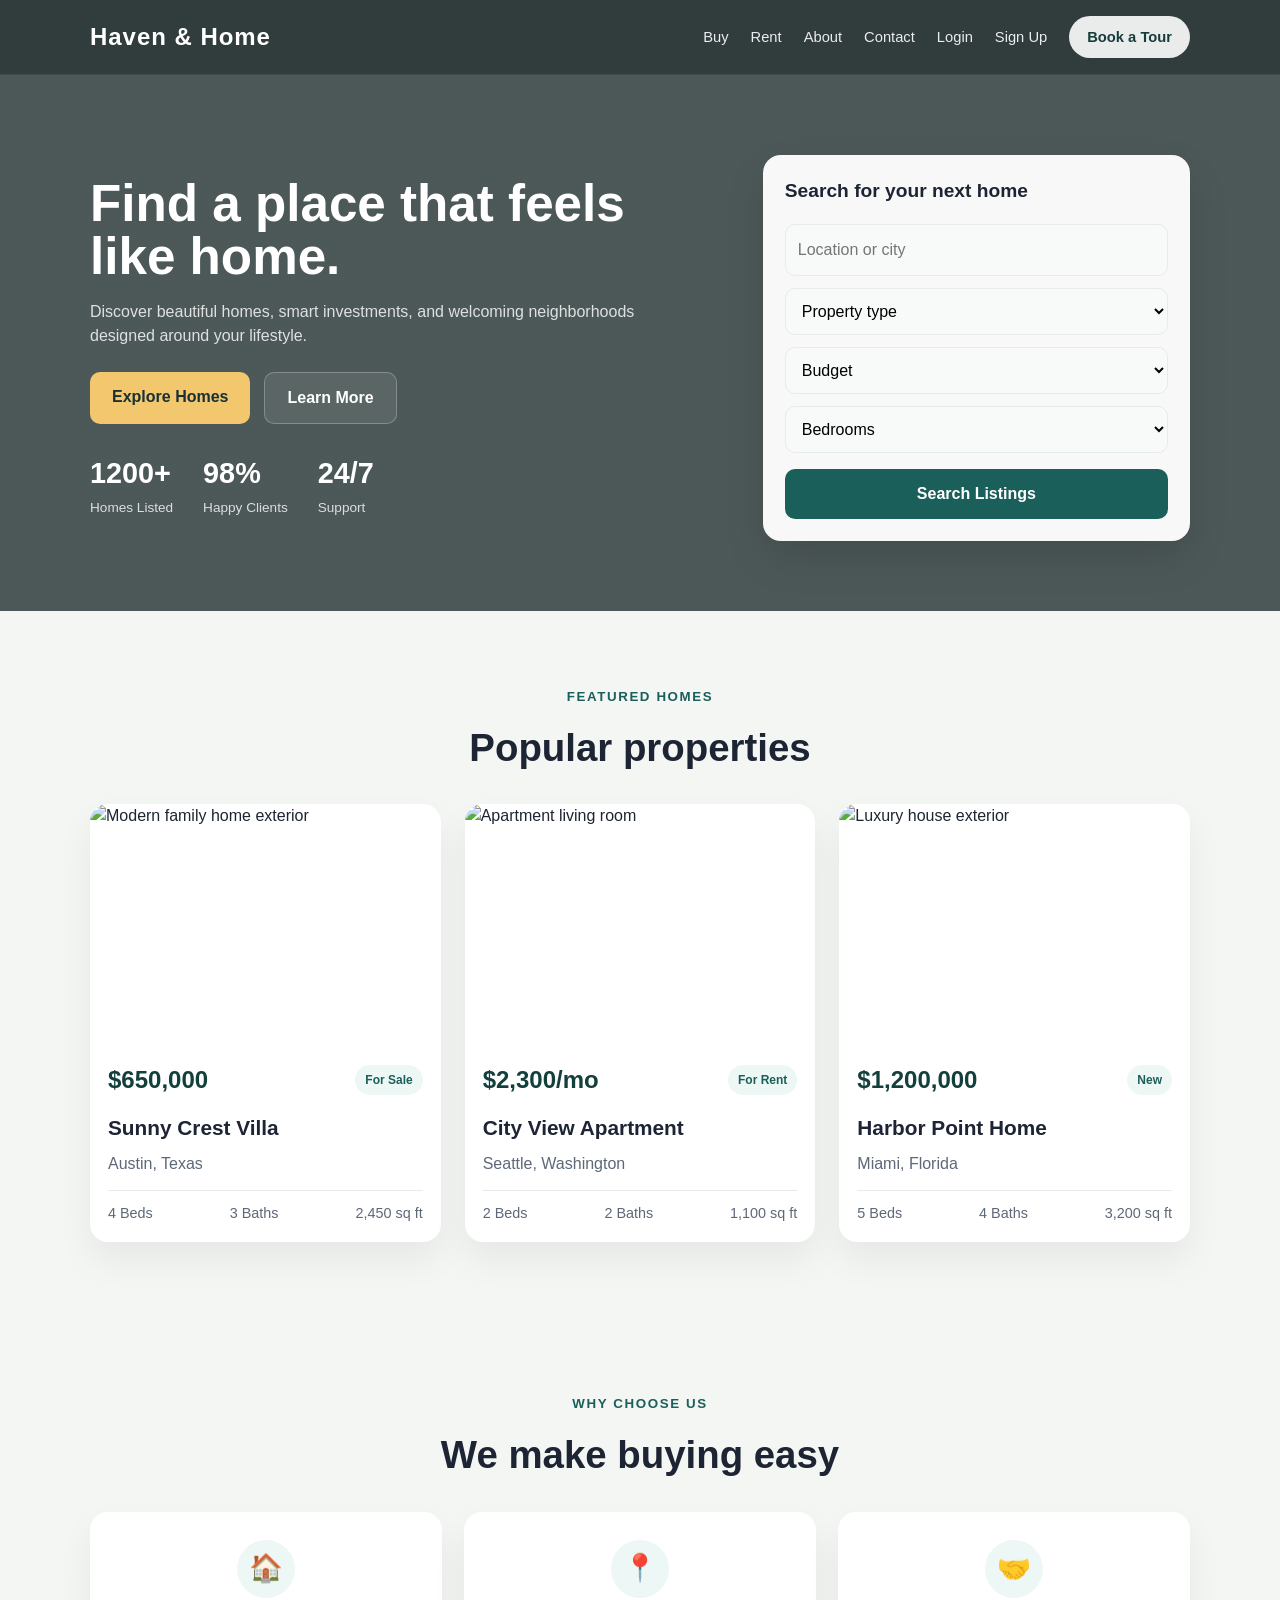
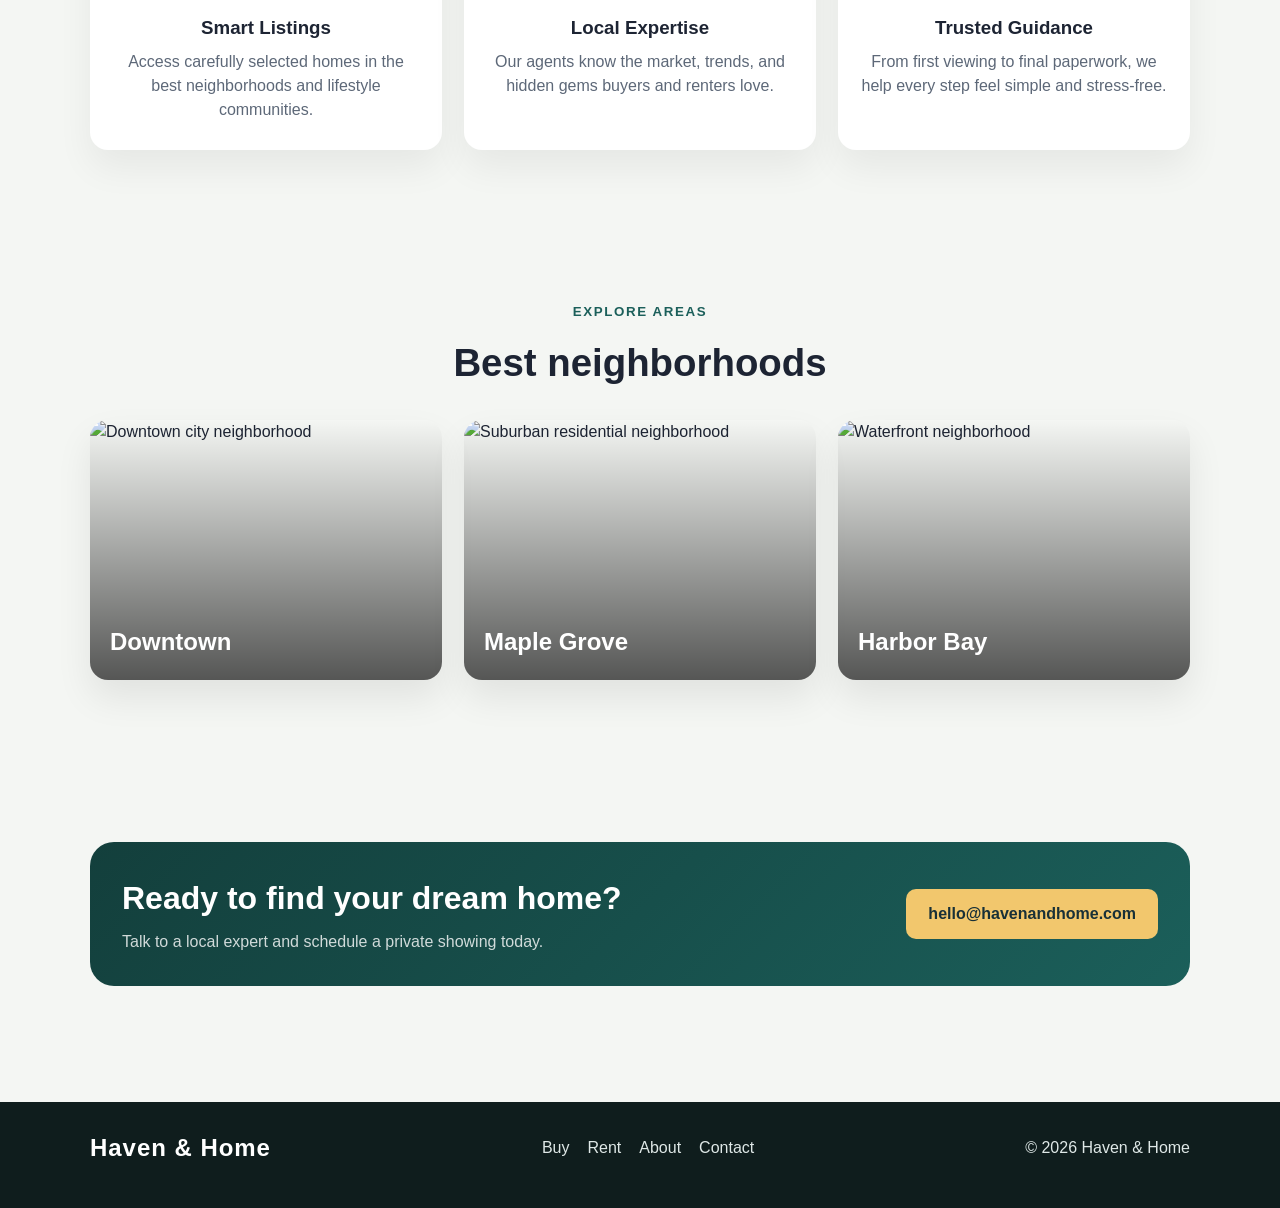
==== commit df50411d: "all" ====
--- a/index.html
+++ b/index.html
@@ -80,12 +80,13 @@
     <div class="nav">
       <div class="logo">Haven & Home</div>
       <div class="nav-links">
-        <a href="#buy">Buy</a>
-        <a href="#rent">Rent</a>
-        <a href="#sell">Sell</a>
-        <a href="#about">About</a>
-        <a href="#contact">Contact</a>
-        <a class="nav-btn" href="#contact">Book a Tour</a>
+        <a href="buy.html">Buy</a>
+        <a href="rent.html">Rent</a>
+        <a href="about.html">About</a>
+        <a href="contact.html">Contact</a>
+        <a href="login.html">Login</a>
+        <a href="signup.html">Sign Up</a>
+        <a class="nav-btn" href="contact.html">Book a Tour</a>
       </div>
     </div>
   </nav>
@@ -96,8 +97,8 @@
         <h1>Find a place that feels like home.</h1>
         <p>Discover beautiful homes, smart investments, and welcoming neighborhoods designed around your lifestyle.</p>
         <div class="hero-actions">
-          <a class="btn primary" href="#buy">Explore Homes</a>
-          <a class="btn light" href="#about">Learn More</a>
+          <a class="btn primary" href="buy.html">Explore Homes</a>
+          <a class="btn light" href="about.html">Learn More</a>
         </div>
         <div class="stats">
           <div><strong>1200+</strong><span>Homes Listed</span></div>
@@ -113,7 +114,7 @@
           <select><option>Property type</option><option>Apartment</option><option>Villa</option><option>Townhouse</option></select>
           <select><option>Budget</option><option>$200k - $400k</option><option>$400k - $700k</option><option>$700k - $1M+</option></select>
           <select><option>Bedrooms</option><option>1+ Bedroom</option><option>2+ Bedrooms</option><option>3+ Bedrooms</option></select>
-          <a class="btn primary" href="#buy">Search Listings</a>
+          <a class="btn primary" href="buy.html">Search Listings</a>
         </div>
       </div>
     </div>
@@ -218,10 +219,10 @@
     <div class="wrap foot">
       <div class="logo">Haven & Home</div>
       <div class="foot-links">
-        <a href="#buy">Buy</a>
-        <a href="#rent">Rent</a>
-        <a href="#sell">Sell</a>
-        <a href="#about">About</a>
+        <a href="buy.html">Buy</a>
+        <a href="rent.html">Rent</a>
+        <a href="about.html">About</a>
+        <a href="contact.html">Contact</a>
       </div>
       <div>© 2026 Haven & Home</div>
     </div>
